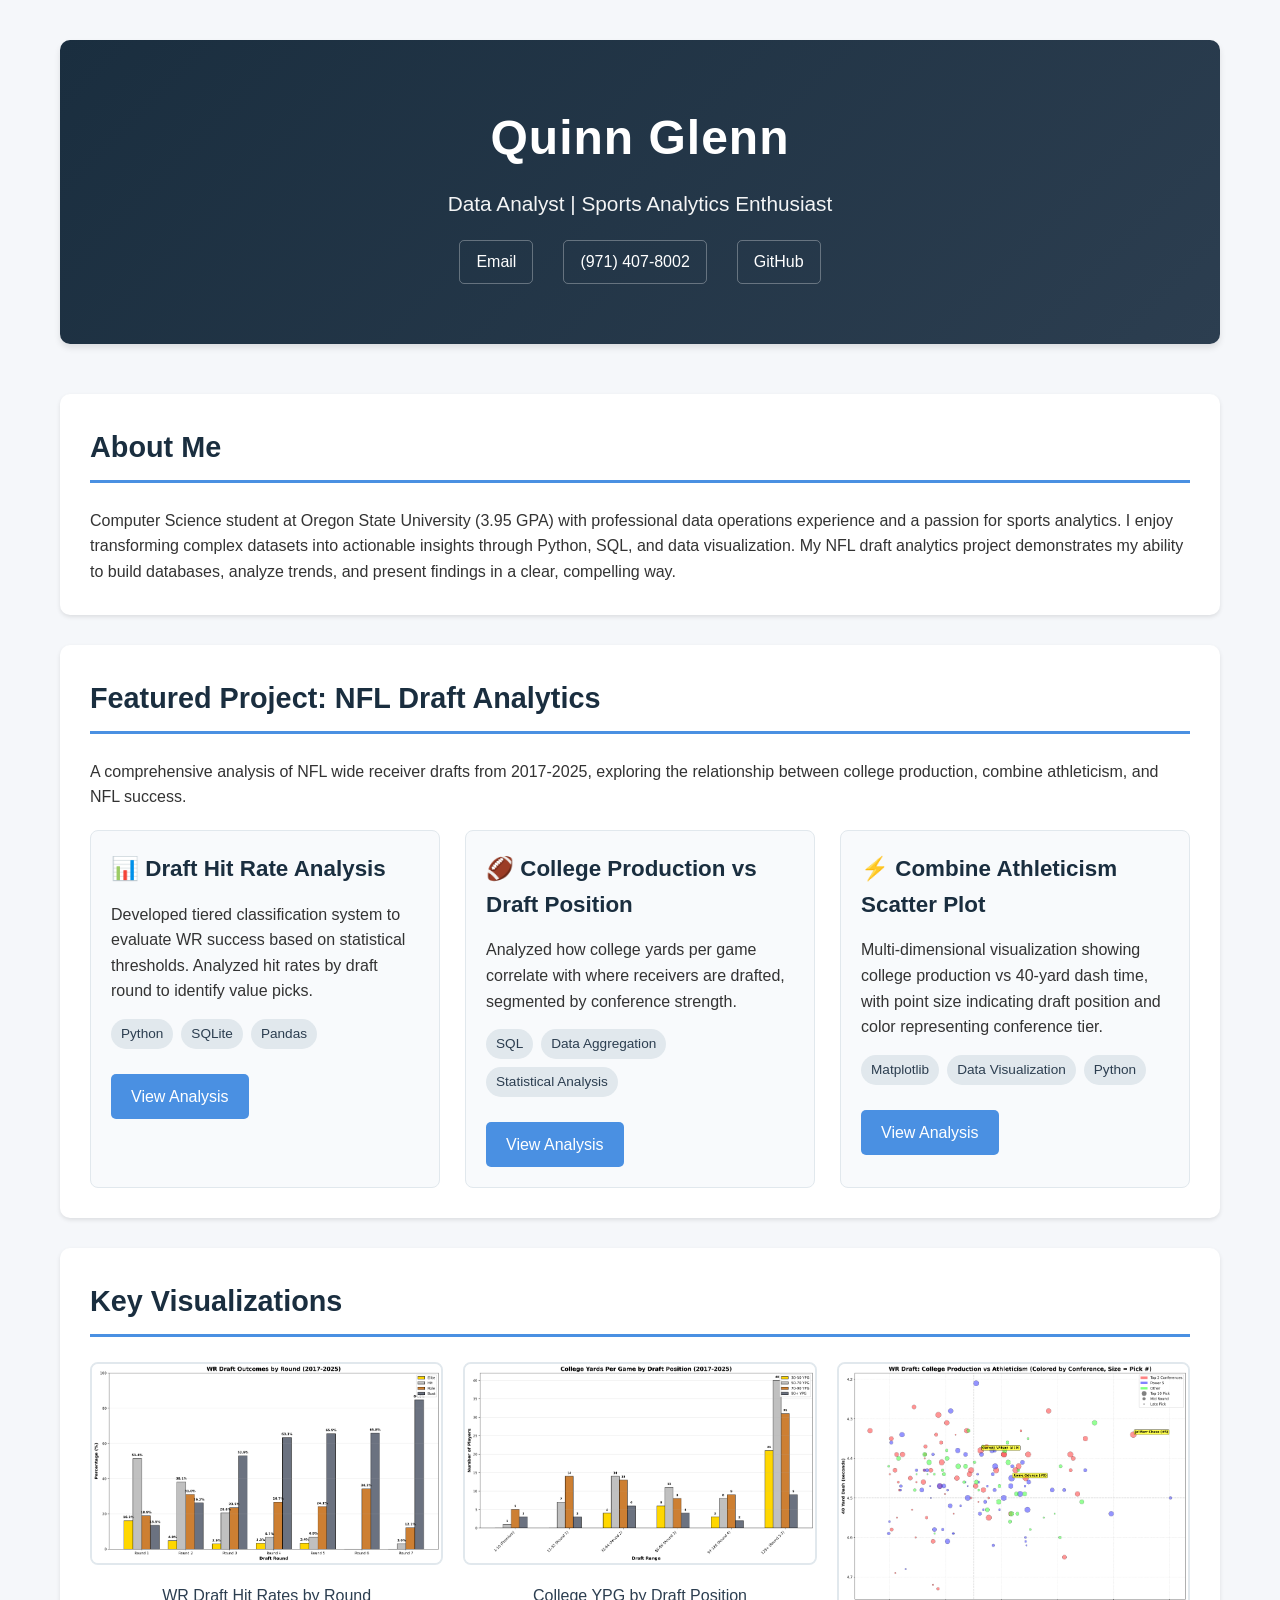
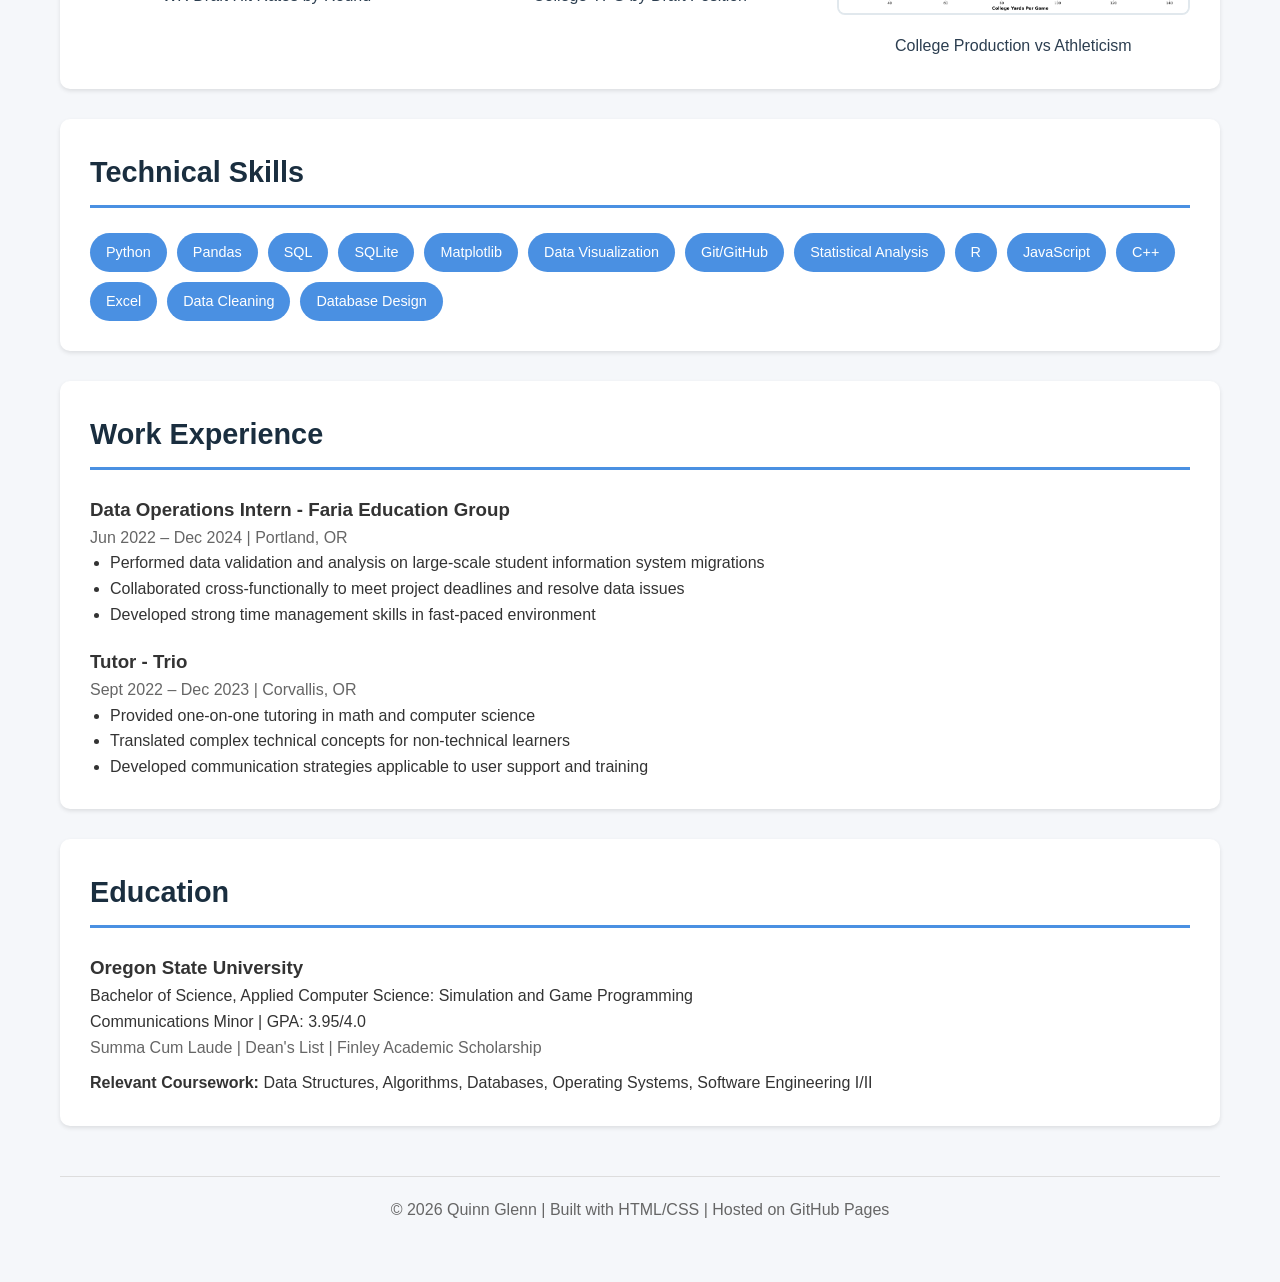
==== docs/index.html @ 6c0fa5f3 "Edited index.html to correctly link to visuals" ====
<!DOCTYPE html>
<html lang="en">
<head>
    <meta charset="UTF-8">
    <meta name="viewport" content="width=device-width, initial-scale=1.0">
    <title>Quinn Glenn | NFL Draft Analytics Portfolio</title>
    <link rel="stylesheet" href="style.css">
</head>
<body>
    <div class="container">
        <header>
            <h1>Quinn Glenn</h1>
            <div class="subtitle">Data Analyst | Sports Analytics Enthusiast</div>
            <div class="contact-info">
                <a href="mailto:quinngglenn@gmail.com">Email</a>
                <a href="tel:9714078002">(971) 407-8002</a>
                <a href="https://github.com/QuinnG8" target="_blank">GitHub</a>
                <!--<a href="https://quinng8.github.io/nfl-draft-analytics/" target="_blank">Portfolio</a>-->
            </div>
        </header>

        <section class="section">
            <h2>About Me</h2>
            <p>Computer Science student at Oregon State University (3.95 GPA) with professional data operations experience and a passion for sports analytics. I enjoy transforming complex datasets into actionable insights through Python, SQL, and data visualization. My NFL draft analytics project demonstrates my ability to build databases, analyze trends, and present findings in a clear, compelling way.</p>
        </section>

        <section class="section">
            <h2>Featured Project: NFL Draft Analytics</h2>
            <p>A comprehensive analysis of NFL wide receiver drafts from 2017-2025, exploring the relationship between college production, combine athleticism, and NFL success.</p>
            
            <div class="project-grid">
                <div class="project-card">
                    <h3>📊 Draft Hit Rate Analysis</h3>
                    <p>Developed tiered classification system to evaluate WR success based on statistical thresholds. Analyzed hit rates by draft round to identify value picks.</p>
                    <div class="tech-tags">
                        <span class="tech-tag">Python</span>
                        <span class="tech-tag">SQLite</span>
                        <span class="tech-tag">Pandas</span>
                    </div>
                    <a href="01_draft_hit_rate.html" class="btn">View Analysis</a>
                </div>
                
                <div class="project-card">
                    <h3>🏈 College Production vs Draft Position</h3>
                    <p>Analyzed how college yards per game correlate with where receivers are drafted, segmented by conference strength.</p>
                    <div class="tech-tags">
                        <span class="tech-tag">SQL</span>
                        <span class="tech-tag">Data Aggregation</span>
                        <span class="tech-tag">Statistical Analysis</span>
                    </div>
                    <a href="02_college_ypg_analysis.html" class="btn">View Analysis</a>
                </div>
                
                <div class="project-card">
                    <h3>⚡ Combine Athleticism Scatter Plot</h3>
                    <p>Multi-dimensional visualization showing college production vs 40-yard dash time, with point size indicating draft position and color representing conference tier.</p>
                    <div class="tech-tags">
                        <span class="tech-tag">Matplotlib</span>
                        <span class="tech-tag">Data Visualization</span>
                        <span class="tech-tag">Python</span>
                    </div>
                    <a href="03_combine_scatter.html" class="btn">View Analysis</a>
                </div>
            </div>
        </section>

        <section class="section">
            <h2>Key Visualizations</h2>
            <div class="visual-grid">
                <div class="visual-item">
                    <img src="../visuals/wr_draft_hit_rates.png" alt="WR Draft Hit Rates by Round">
                    <p>WR Draft Hit Rates by Round</p>
                </div>
                <div class="visual-item">
                    <img src="../visuals/college_ypg_by_draft_range.png" alt="College YPG by Draft Position">
                    <p>College YPG by Draft Position</p>
                </div>
                <div class="visual-item">
                    <img src="../visuals/wr_draft_scatter_by_pick.png" alt="College Production vs Athleticism">
                    <p>College Production vs Athleticism</p>
                </div>
            </div>
        </section>

        <section class="section">
            <h2>Technical Skills</h2>
            <div class="skills">
                <span class="skill-badge">Python</span>
                <span class="skill-badge">Pandas</span>
                <span class="skill-badge">SQL</span>
                <span class="skill-badge">SQLite</span>
                <span class="skill-badge">Matplotlib</span>
                <span class="skill-badge">Data Visualization</span>
                <span class="skill-badge">Git/GitHub</span>
                <span class="skill-badge">Statistical Analysis</span>
                <span class="skill-badge">R</span>
                <span class="skill-badge">JavaScript</span>
                <span class="skill-badge">C++</span>
                <span class="skill-badge">Excel</span>
                <span class="skill-badge">Data Cleaning</span>
                <span class="skill-badge">Database Design</span>
            </div>
        </section>

        <section class="section">
            <h2>Work Experience</h2>
            <div style="margin-bottom: 20px;">
                <h3>Data Operations Intern - Faria Education Group</h3>
                <p style="color: #666;">Jun 2022 – Dec 2024 | Portland, OR</p>
                <ul style="margin-left: 20px;">
                    <li>Performed data validation and analysis on large-scale student information system migrations</li>
                    <li>Collaborated cross-functionally to meet project deadlines and resolve data issues</li>
                    <li>Developed strong time management skills in fast-paced environment</li>
                </ul>
            </div>
            <div>
                <h3>Tutor - Trio</h3>
                <p style="color: #666;">Sept 2022 – Dec 2023 | Corvallis, OR</p>
                <ul style="margin-left: 20px;">
                    <li>Provided one-on-one tutoring in math and computer science</li>
                    <li>Translated complex technical concepts for non-technical learners</li>
                    <li>Developed communication strategies applicable to user support and training</li>
                </ul>
            </div>
        </section>

        <section class="section">
            <h2>Education</h2>
            <h3>Oregon State University</h3>
            <p>Bachelor of Science, Applied Computer Science: Simulation and Game Programming</p>
            <p>Communications Minor | GPA: 3.95/4.0</p>
            <p style="color: #666;">Summa Cum Laude | Dean's List | Finley Academic Scholarship</p>
            <p style="margin-top: 10px;"><strong>Relevant Coursework:</strong> Data Structures, Algorithms, Databases, Operating Systems, Software Engineering I/II</p>
        </section>

        <footer>
            <p>© 2026 Quinn Glenn | Built with HTML/CSS | Hosted on GitHub Pages</p>
        </footer>
    </div>
</body>
</html>
---- docs/style.css ----
/* docs/style.css */

* {
    margin: 0;
    padding: 0;
    box-sizing: border-box;
}

body {
    font-family: -apple-system, BlinkMacSystemFont, 'Segoe UI', Roboto, Oxygen, Ubuntu, Cantarell, sans-serif;
    line-height: 1.6;
    color: #333;
    background-color: #f5f7fa;
}

.container {
    max-width: 1200px;
    margin: 0 auto;
    padding: 40px 20px;
}

/* Header */
header {
    text-align: center;
    margin-bottom: 50px;
    background: linear-gradient(135deg, #1a2e3f, #2c3e50);
    color: white;
    padding: 60px 20px;
    border-radius: 10px;
    box-shadow: 0 4px 6px rgba(0,0,0,0.1);
}

h1 {
    font-size: 3em;
    margin-bottom: 10px;
    letter-spacing: 1px;
}

.subtitle {
    font-size: 1.3em;
    opacity: 0.95;
    margin-bottom: 20px;
}

.contact-info {
    display: flex;
    justify-content: center;
    gap: 30px;
    flex-wrap: wrap;
    margin-top: 20px;
}

.contact-info a {
    color: white;
    text-decoration: none;
    padding: 8px 16px;
    border: 1px solid rgba(255,255,255,0.3);
    border-radius: 5px;
    transition: all 0.3s;
}

.contact-info a:hover {
    background: white;
    color: #1a2e3f;
    border-color: white;
}

/* Sections */
.section {
    background: white;
    border-radius: 10px;
    padding: 30px;
    margin-bottom: 30px;
    box-shadow: 0 2px 4px rgba(0,0,0,0.1);
}

h2 {
    color: #1a2e3f;
    border-bottom: 3px solid #4a90e2;
    padding-bottom: 10px;
    margin-bottom: 25px;
    font-size: 1.8em;
}

/* Project Cards */
.project-grid {
    display: grid;
    grid-template-columns: repeat(auto-fit, minmax(350px, 1fr));
    gap: 25px;
    margin-top: 20px;
}

.project-card {
    background: #f8fafc;
    border-radius: 8px;
    padding: 20px;
    transition: transform 0.3s, box-shadow 0.3s;
    border: 1px solid #e1e8ed;
}

.project-card:hover {
    transform: translateY(-5px);
    box-shadow: 0 6px 12px rgba(0,0,0,0.1);
}

.project-card h3 {
    color: #1a2e3f;
    margin-bottom: 15px;
    font-size: 1.4em;
}

/* Tech Tags */
.tech-tags {
    display: flex;
    flex-wrap: wrap;
    gap: 8px;
    margin: 15px 0;
}

.tech-tag {
    background: #e1e8ed;
    padding: 4px 10px;
    border-radius: 15px;
    font-size: 0.85em;
    color: #2c3e50;
}

/* Buttons */
.btn {
    display: inline-block;
    background: #4a90e2;
    color: white;
    padding: 10px 20px;
    text-decoration: none;
    border-radius: 5px;
    transition: background 0.3s;
    margin-top: 10px;
}

.btn:hover {
    background: #357abd;
}

/* Visual Grid */
.visual-grid {
    display: grid;
    grid-template-columns: repeat(auto-fit, minmax(300px, 1fr));
    gap: 20px;
    margin-top: 20px;
}

.visual-item {
    text-align: center;
}

.visual-item img {
    max-width: 100%;
    border-radius: 8px;
    border: 2px solid #e1e8ed;
    transition: transform 0.3s;
}

.visual-item img:hover {
    transform: scale(1.02);
}

.visual-item p {
    margin-top: 10px;
    font-weight: 500;
    color: #2c3e50;
}

/* Skills */
.skills {
    display: flex;
    flex-wrap: wrap;
    gap: 10px;
}

.skill-badge {
    background: #4a90e2;
    color: white;
    padding: 8px 16px;
    border-radius: 20px;
    font-size: 0.9em;
    font-weight: 500;
}

/* Footer */
footer {
    text-align: center;
    margin-top: 50px;
    padding: 20px;
    color: #666;
    border-top: 1px solid #ddd;
}

/* Responsive */
@media (max-width: 768px) {
    h1 { font-size: 2.2em; }
    .contact-info { flex-direction: column; align-items: center; }
    .project-grid { grid-template-columns: 1fr; }
}
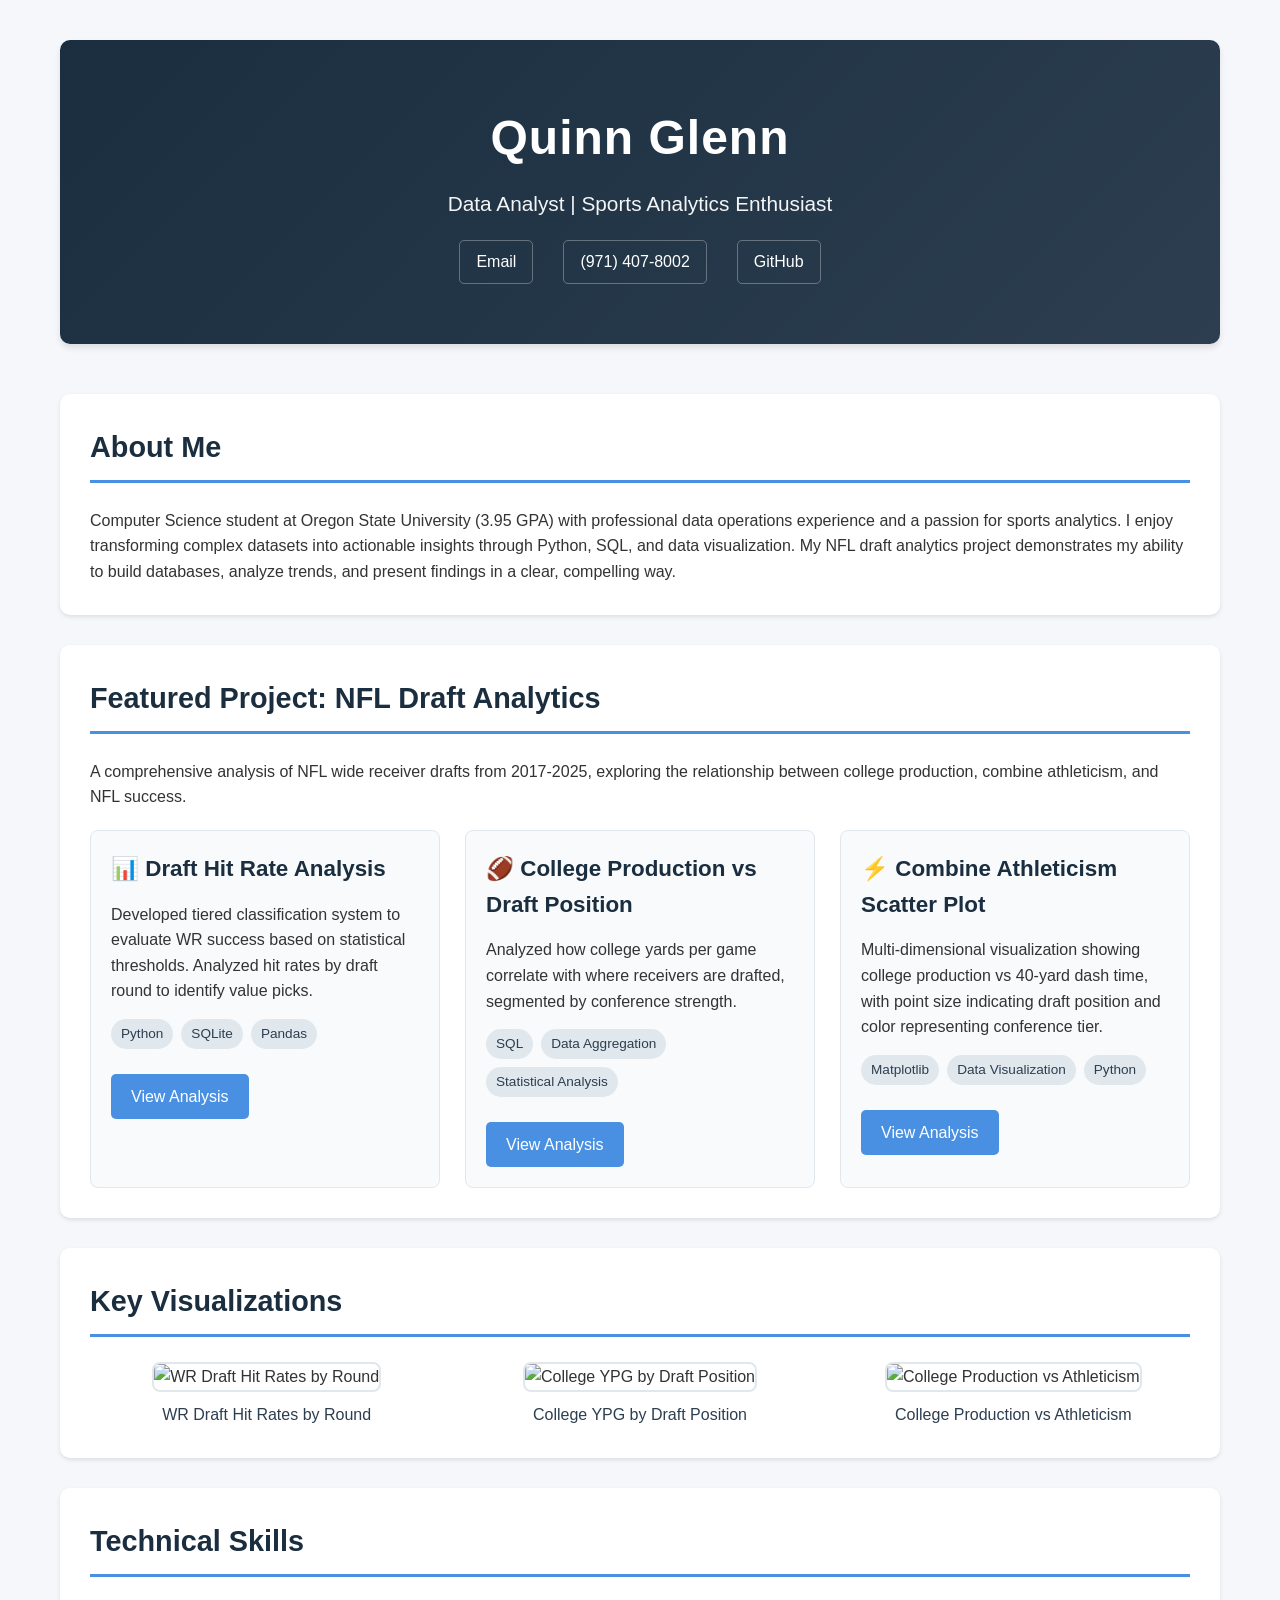
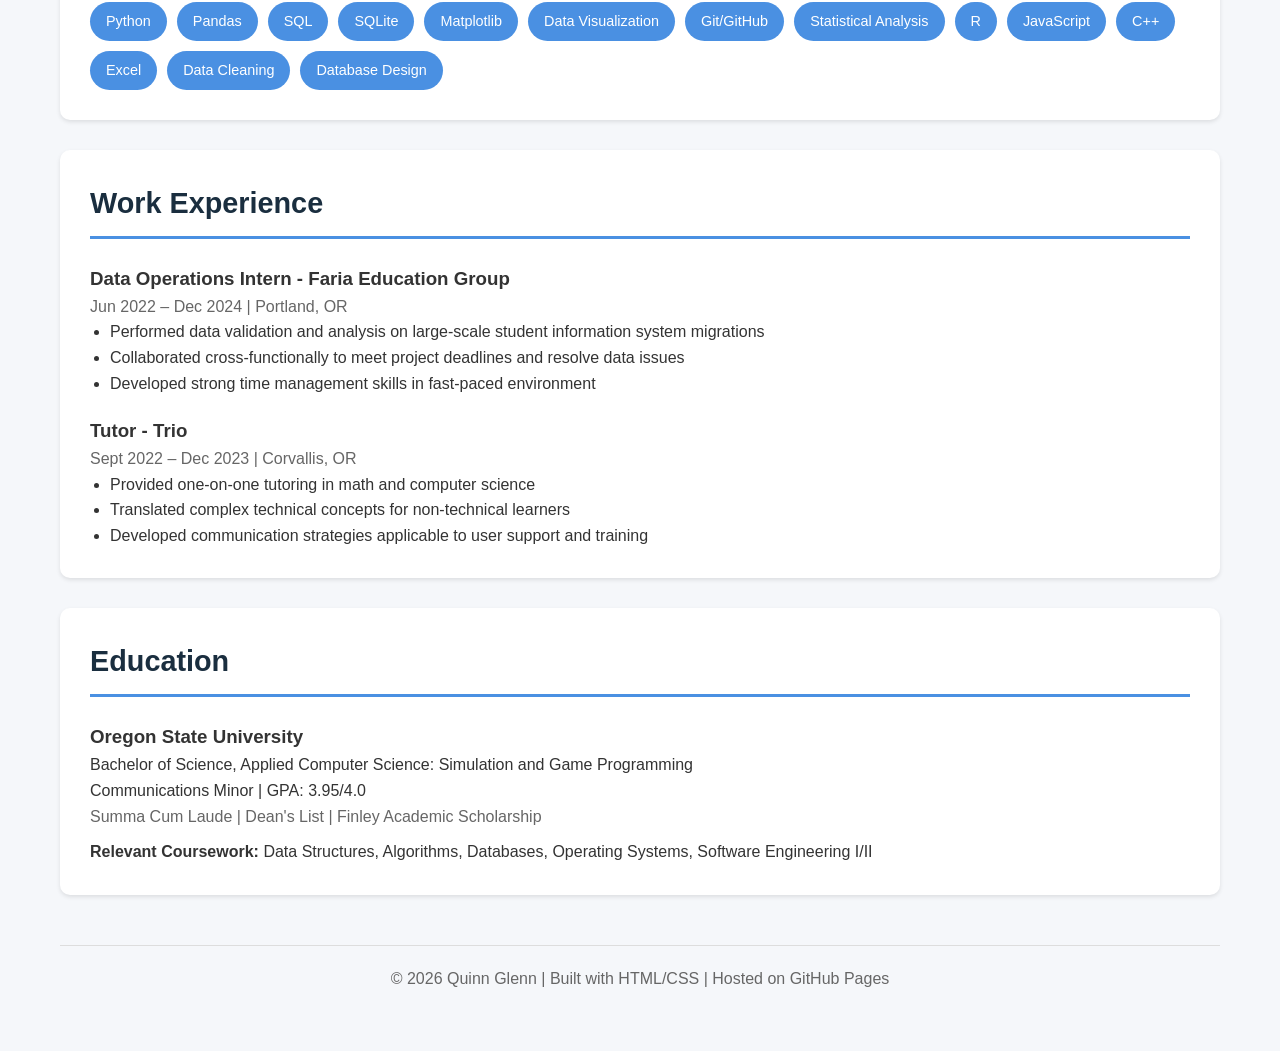
==== commit d761385b: "Visuals picks take two" ====
--- a/docs/index.html
+++ b/docs/index.html
@@ -68,15 +68,15 @@
             <h2>Key Visualizations</h2>
             <div class="visual-grid">
                 <div class="visual-item">
-                    <img src="../visuals/wr_draft_hit_rates.png" alt="WR Draft Hit Rates by Round">
+                    <img src="wr_draft_hit_rates.png" alt="WR Draft Hit Rates by Round">
                     <p>WR Draft Hit Rates by Round</p>
                 </div>
                 <div class="visual-item">
-                    <img src="../visuals/college_ypg_by_draft_range.png" alt="College YPG by Draft Position">
+                    <img src="college_ypg_by_draft_range.png" alt="College YPG by Draft Position">
                     <p>College YPG by Draft Position</p>
                 </div>
                 <div class="visual-item">
-                    <img src="../visuals/wr_draft_scatter_by_pick.png" alt="College Production vs Athleticism">
+                    <img src="wr_draft_scatter_by_pick.png" alt="College Production vs Athleticism">
                     <p>College Production vs Athleticism</p>
                 </div>
             </div>
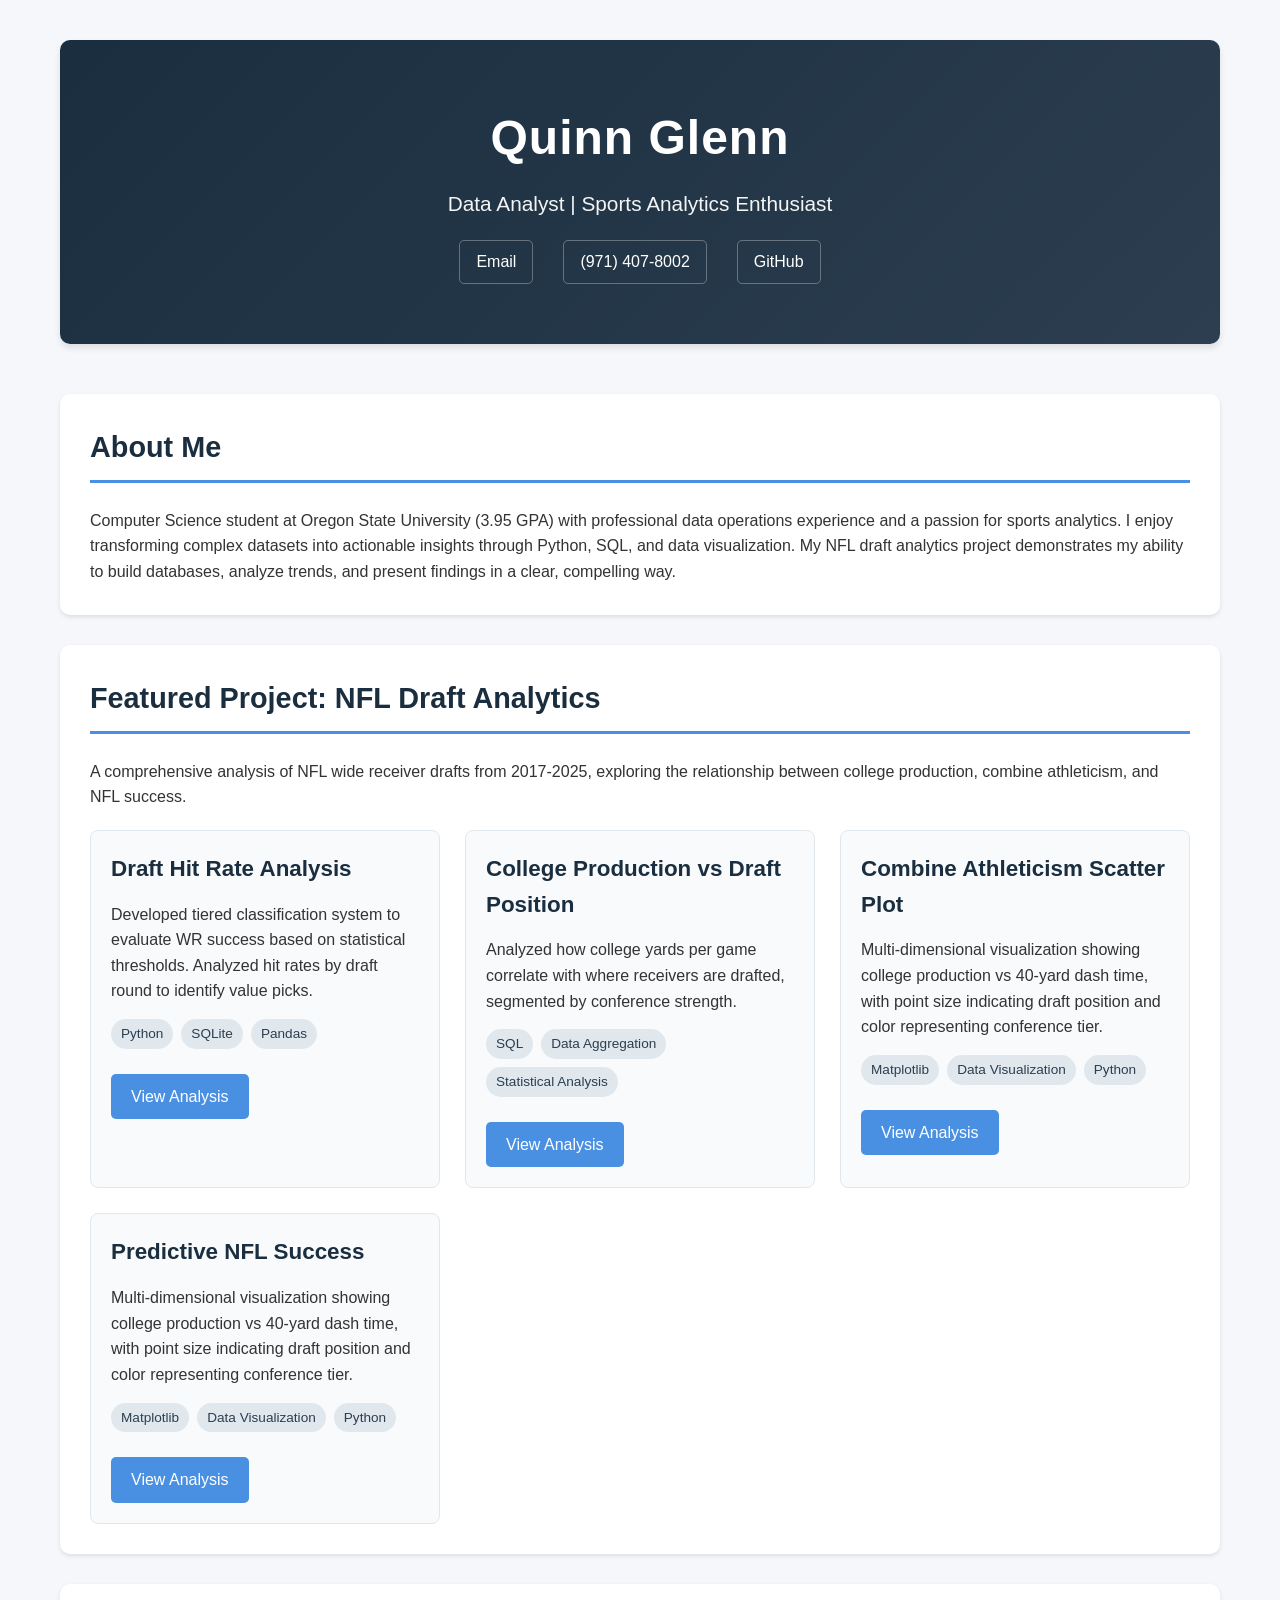
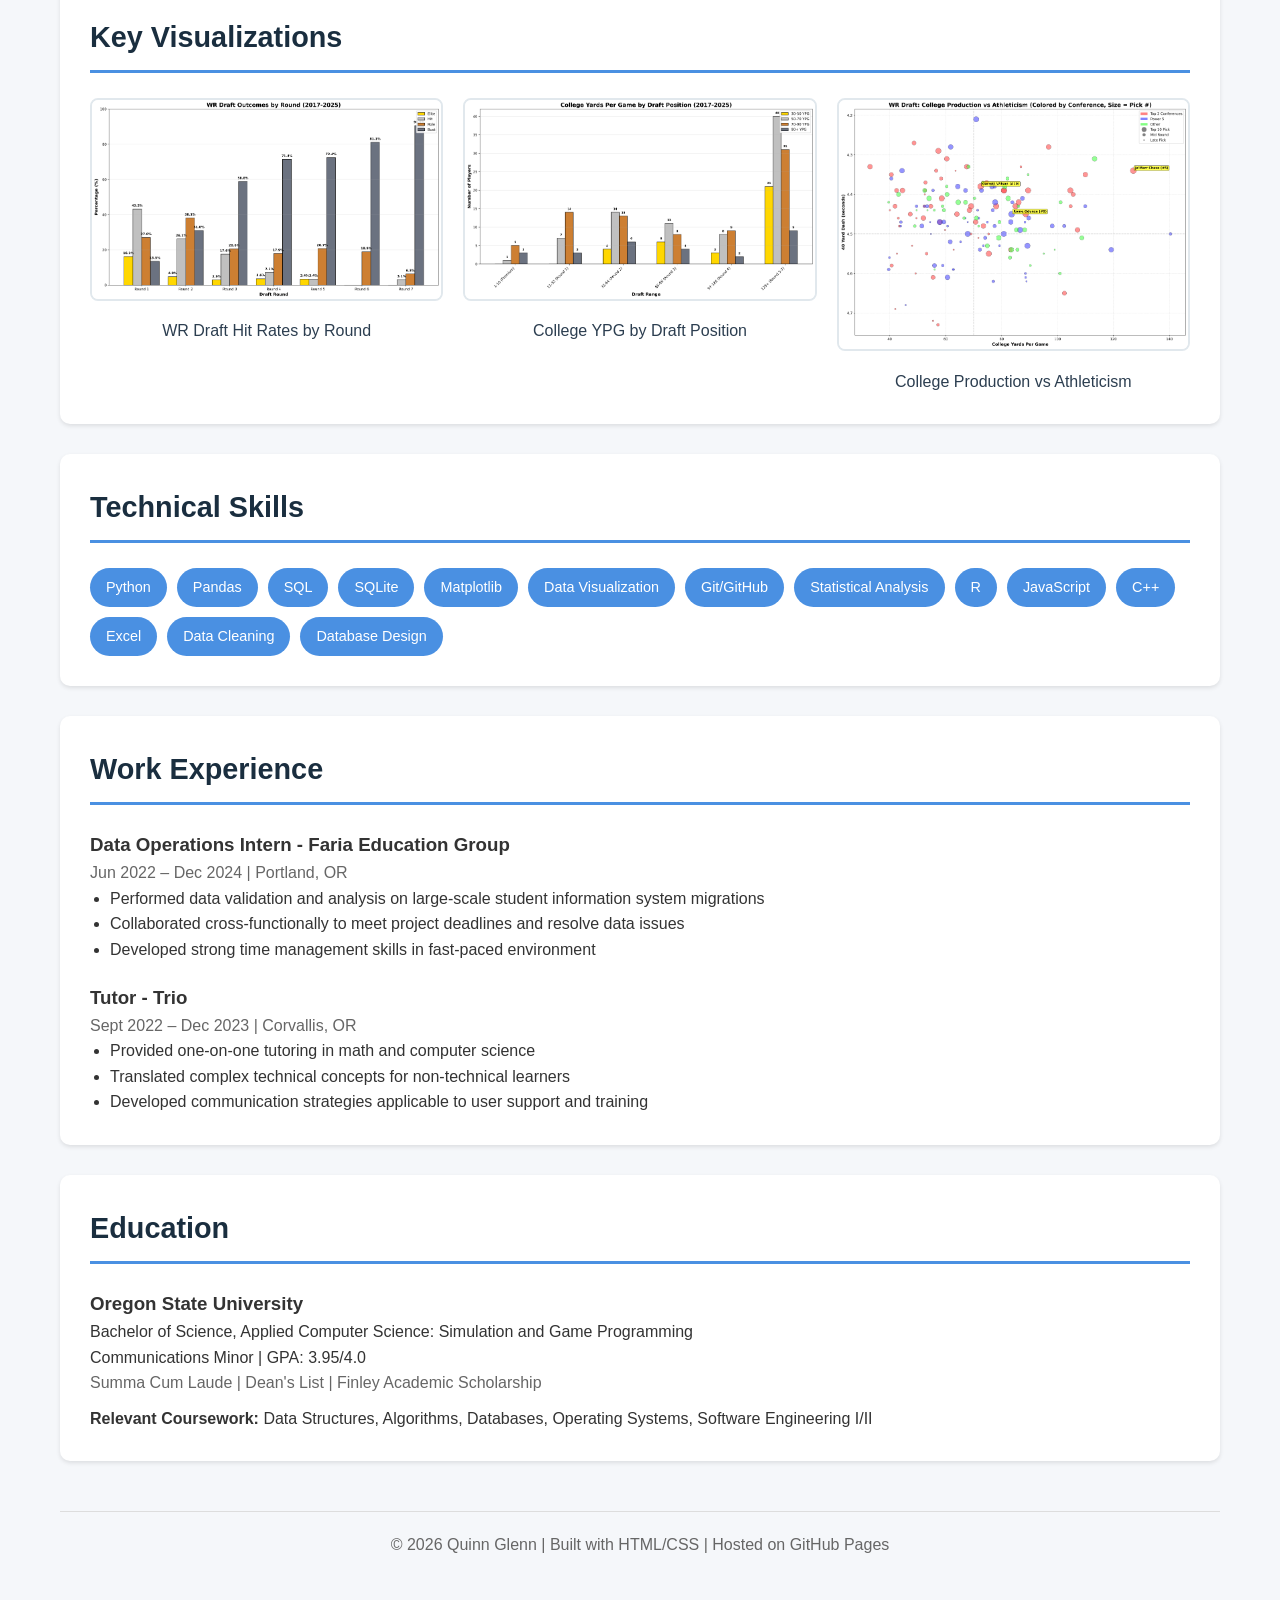
==== commit f86dab21: "Added 4th Notebook to Featured Projects" ====
--- a/docs/index.html
+++ b/docs/index.html
@@ -30,7 +30,7 @@
             
             <div class="project-grid">
                 <div class="project-card">
-                    <h3>📊 Draft Hit Rate Analysis</h3>
+                    <h3>Draft Hit Rate Analysis</h3>
                     <p>Developed tiered classification system to evaluate WR success based on statistical thresholds. Analyzed hit rates by draft round to identify value picks.</p>
                     <div class="tech-tags">
                         <span class="tech-tag">Python</span>
@@ -41,7 +41,7 @@
                 </div>
                 
                 <div class="project-card">
-                    <h3>🏈 College Production vs Draft Position</h3>
+                    <h3>College Production vs Draft Position</h3>
                     <p>Analyzed how college yards per game correlate with where receivers are drafted, segmented by conference strength.</p>
                     <div class="tech-tags">
                         <span class="tech-tag">SQL</span>
@@ -52,7 +52,7 @@
                 </div>
                 
                 <div class="project-card">
-                    <h3>⚡ Combine Athleticism Scatter Plot</h3>
+                    <h3>Combine Athleticism Scatter Plot</h3>
                     <p>Multi-dimensional visualization showing college production vs 40-yard dash time, with point size indicating draft position and color representing conference tier.</p>
                     <div class="tech-tags">
                         <span class="tech-tag">Matplotlib</span>
@@ -61,6 +61,19 @@
                     </div>
                     <a href="03_combine_scatter.html" class="btn">View Analysis</a>
                 </div>
+
+                <div class="project-card">
+                    <h3>Predictive NFL Success</h3>
+                    <p>Multi-dimensional visualization showing college production vs 40-yard dash time, with point size indicating draft position and color representing conference tier.</p>
+                    <div class="tech-tags">
+                        <span class="tech-tag">Matplotlib</span>
+                        <span class="tech-tag">Data Visualization</span>
+                        <span class="tech-tag">Python</span>
+                    </div>
+                    <a href="04_predictive_NFL_success.html" class="btn">View Analysis</a>
+                </div>
+
+
             </div>
         </section>
 
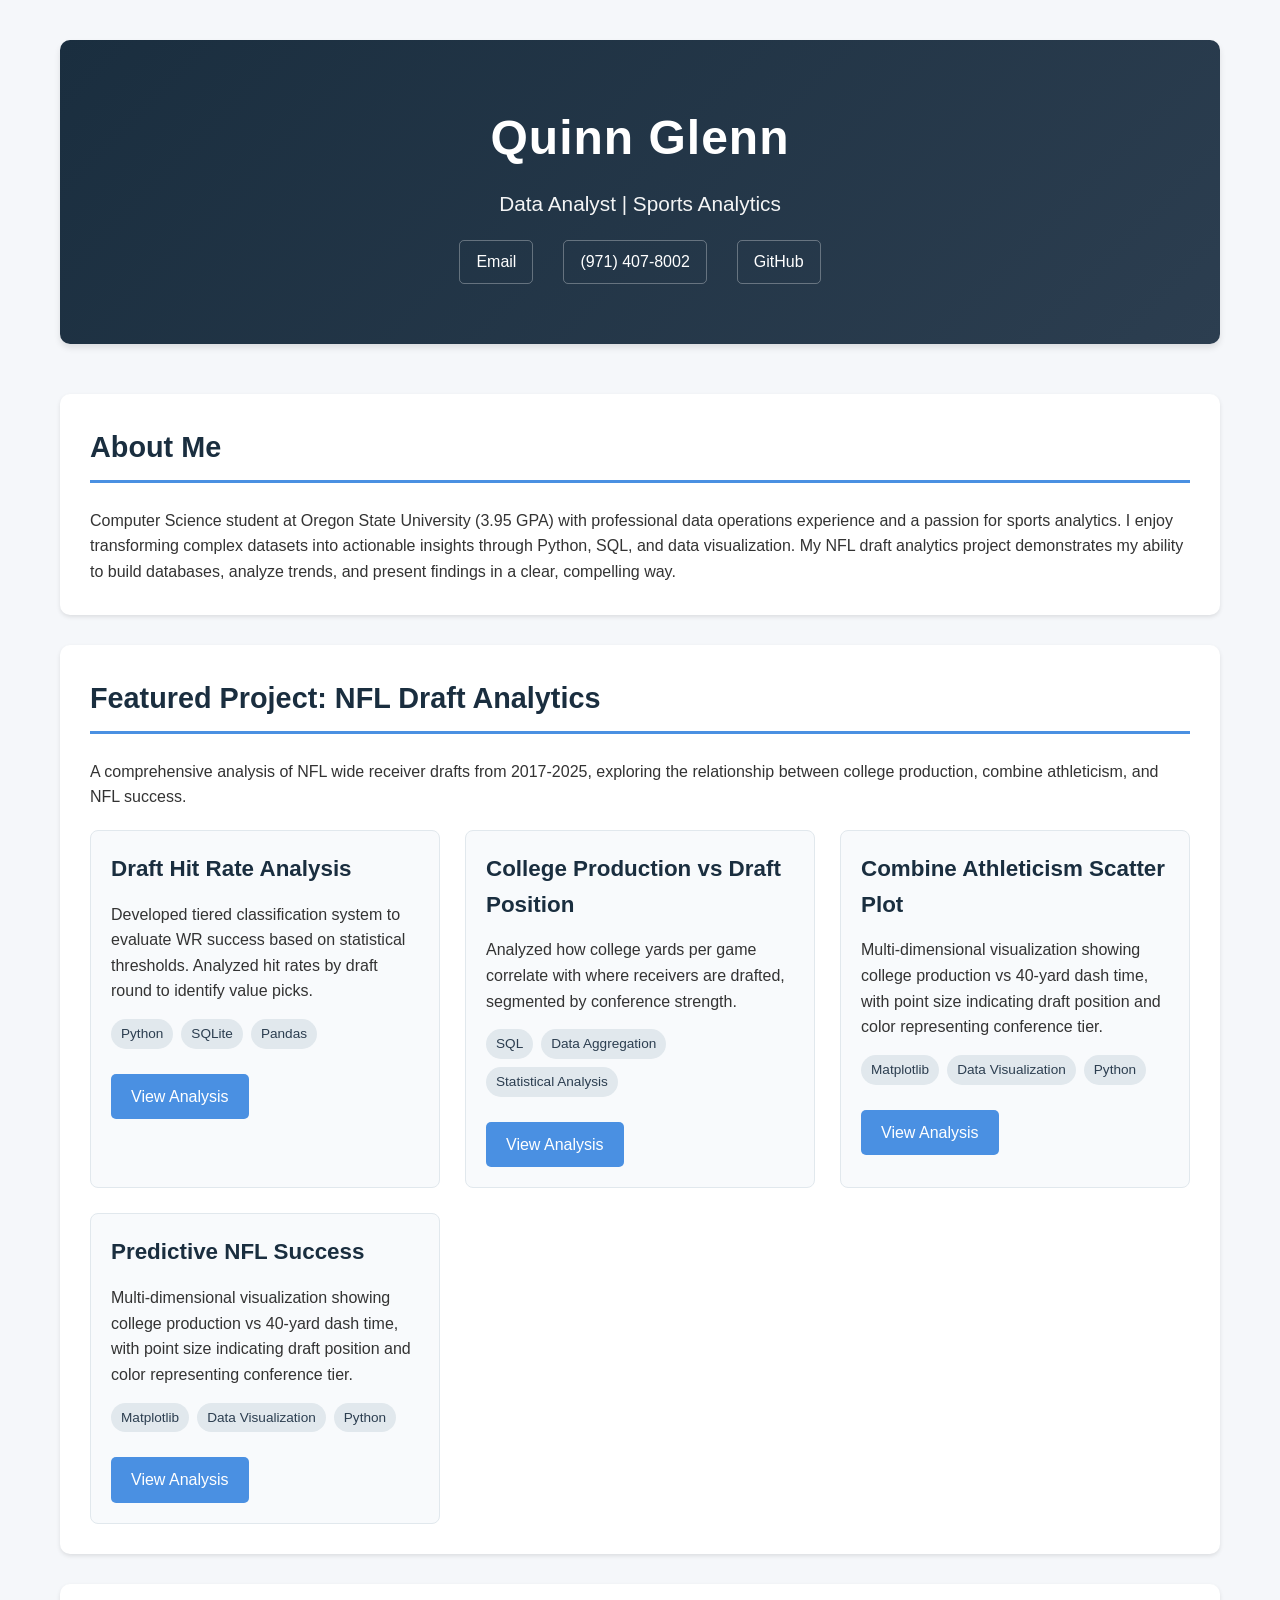
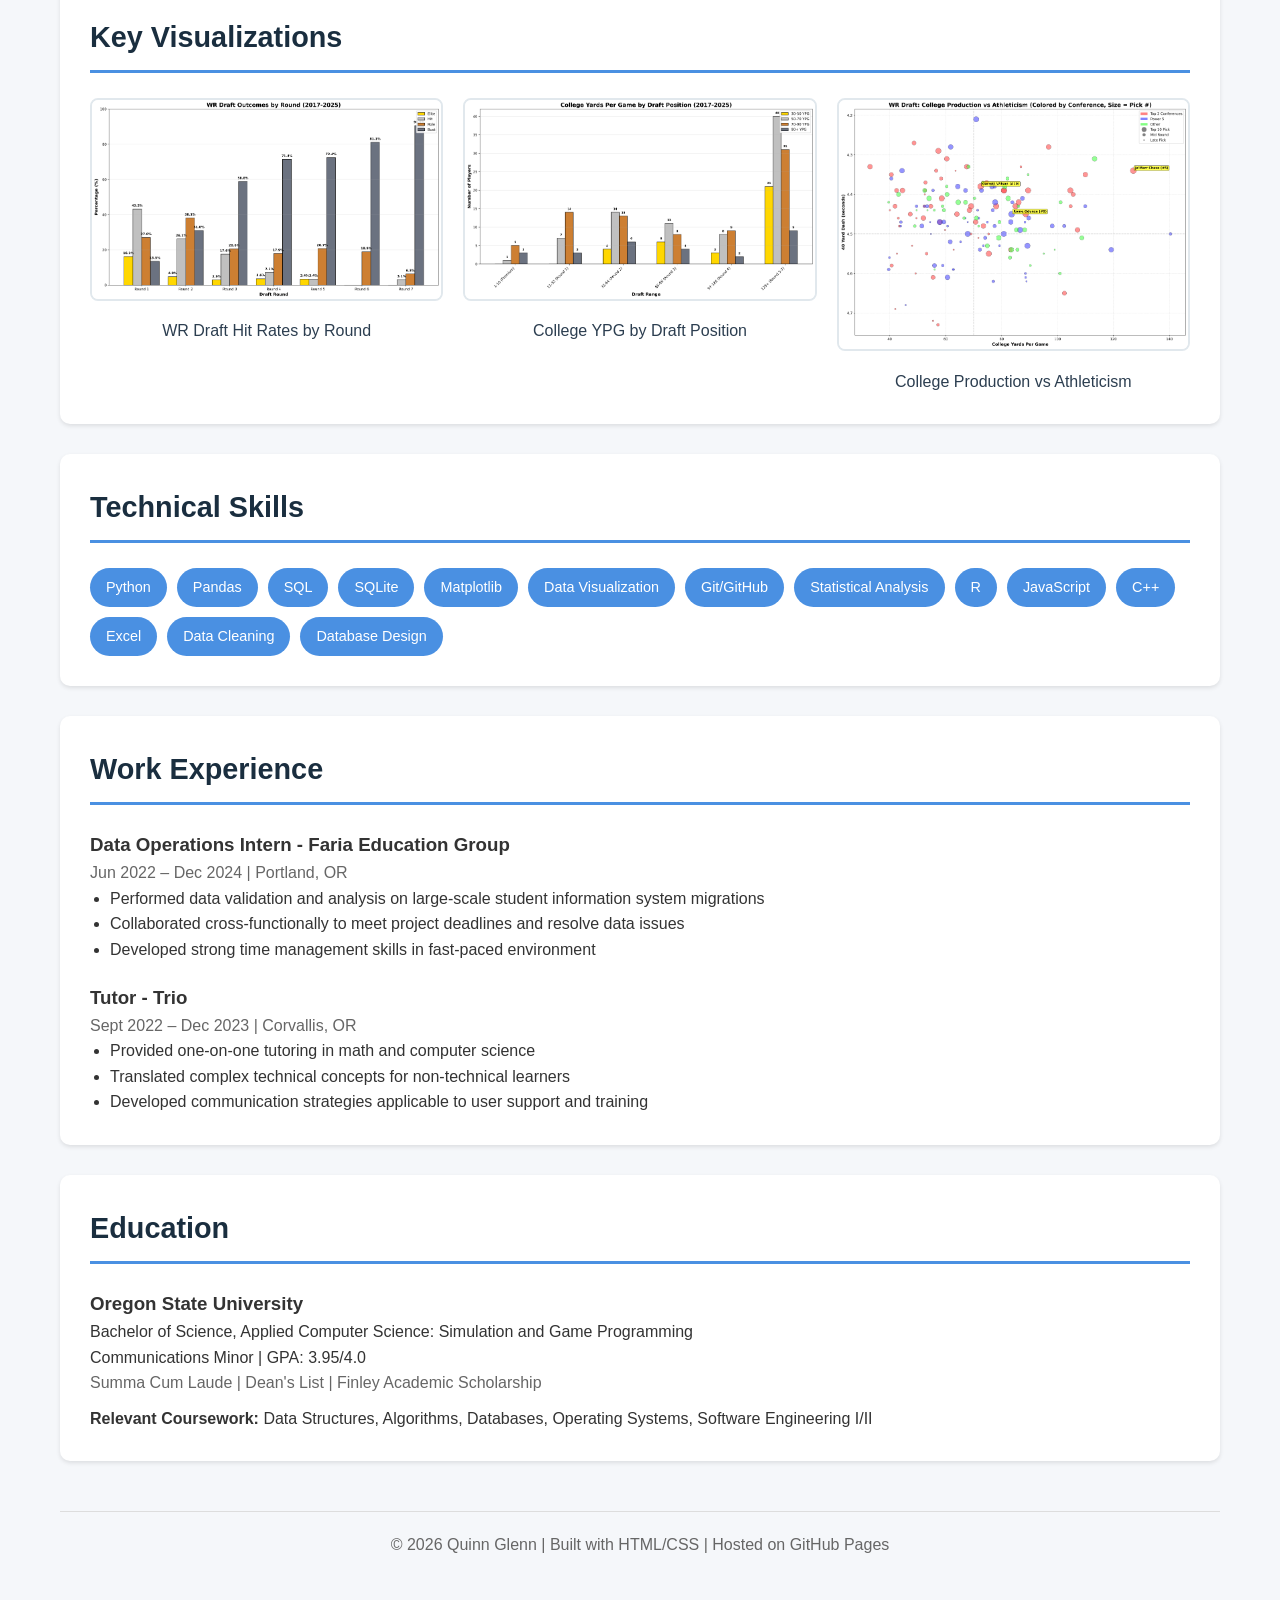
==== commit 12d841a8: "Change index verbage" ====
--- a/docs/index.html
+++ b/docs/index.html
@@ -10,7 +10,7 @@
     <div class="container">
         <header>
             <h1>Quinn Glenn</h1>
-            <div class="subtitle">Data Analyst | Sports Analytics Enthusiast</div>
+            <div class="subtitle">Data Analyst | Sports Analytics </div>
             <div class="contact-info">
                 <a href="mailto:quinngglenn@gmail.com">Email</a>
                 <a href="tel:9714078002">(971) 407-8002</a>
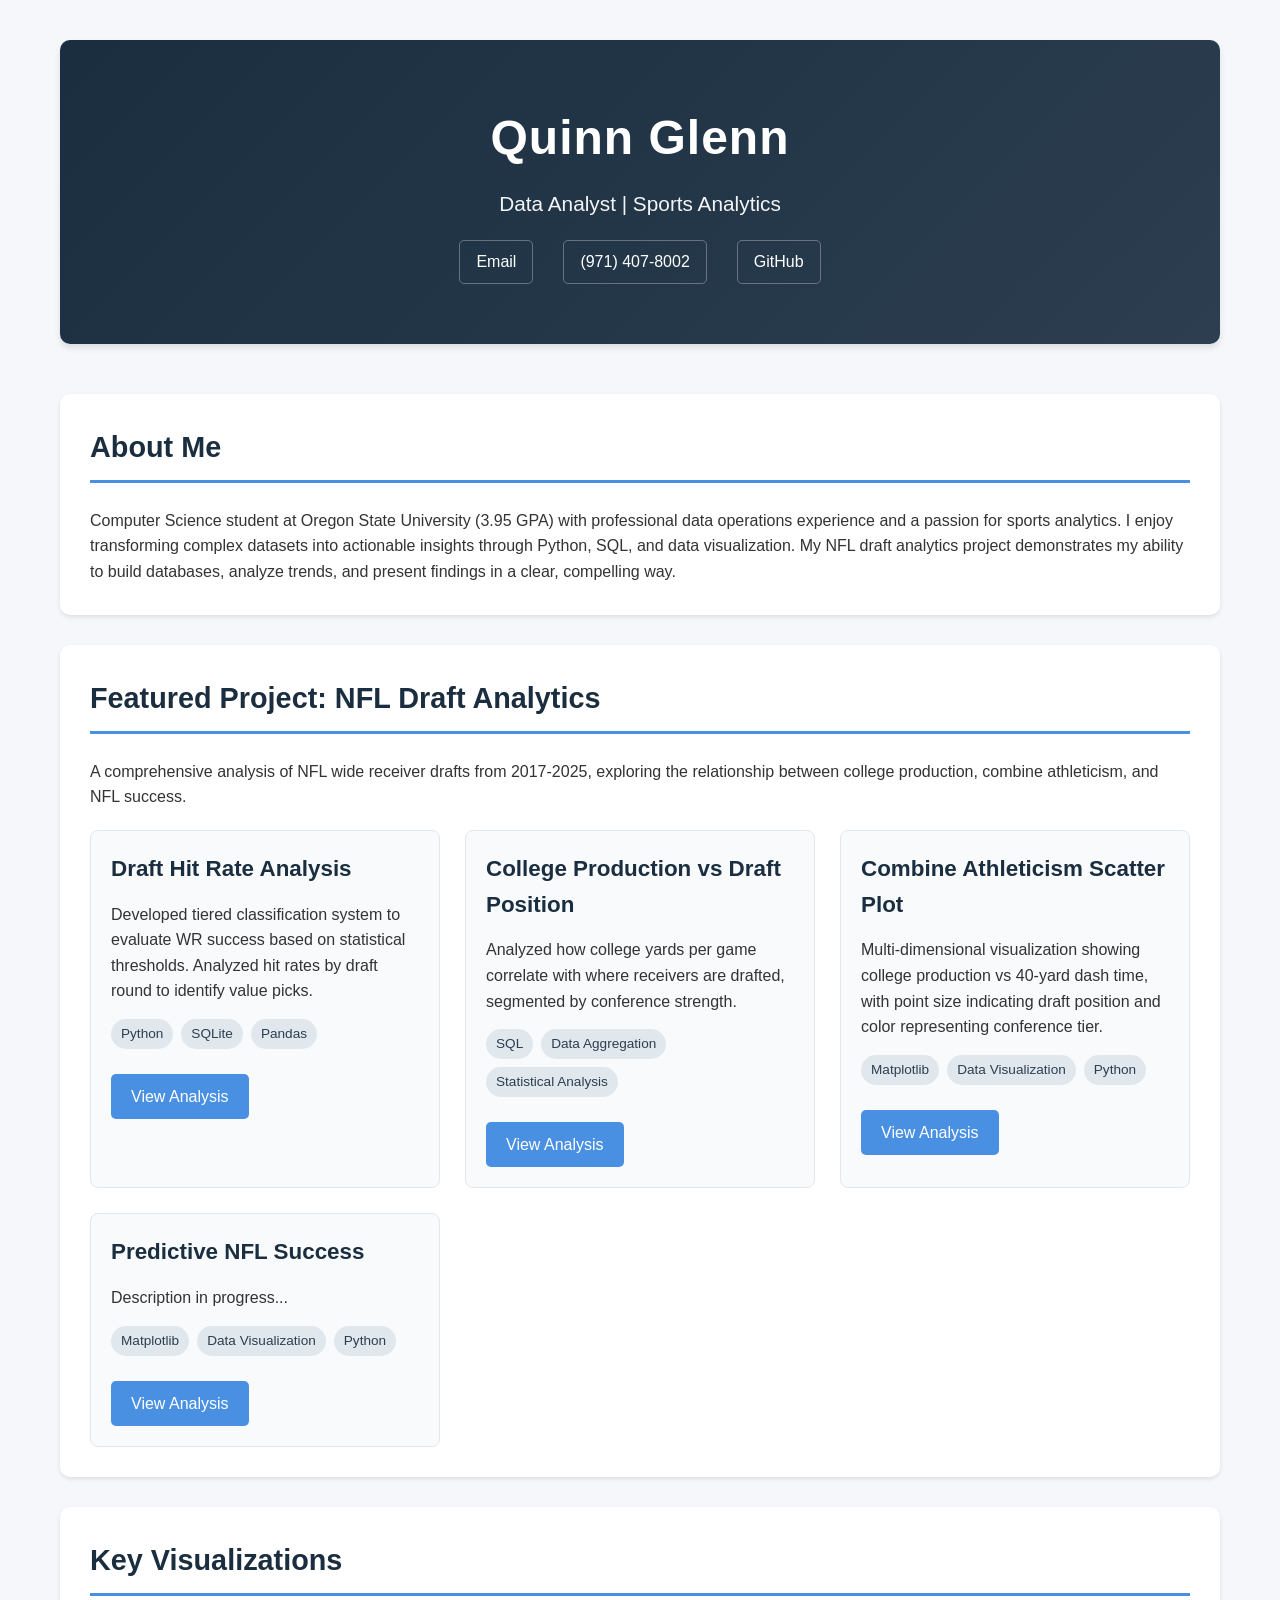
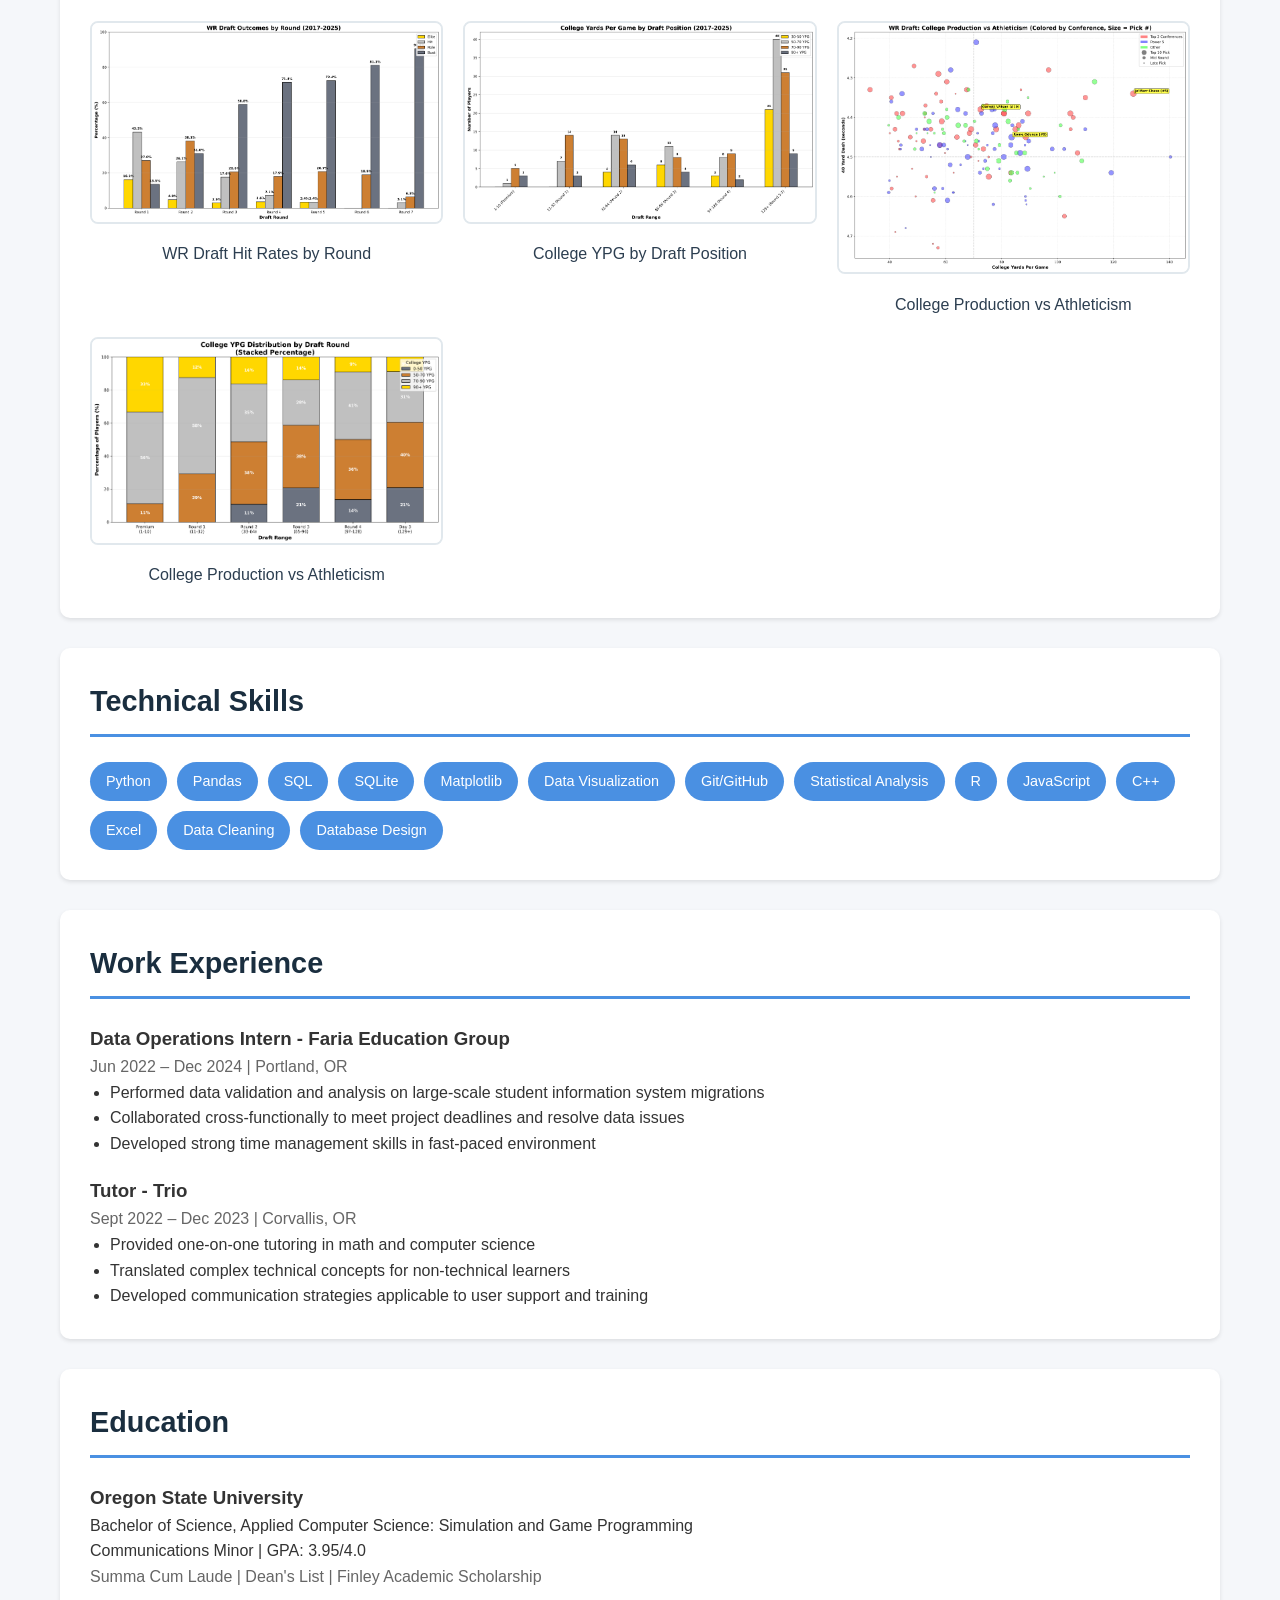
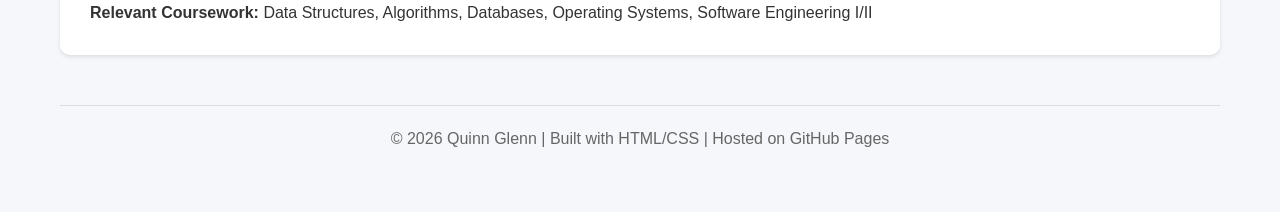
==== commit 765d17e3: "Updated Notebooks, added visualization" ====
--- a/docs/index.html
+++ b/docs/index.html
@@ -64,7 +64,7 @@
 
                 <div class="project-card">
                     <h3>Predictive NFL Success</h3>
-                    <p>Multi-dimensional visualization showing college production vs 40-yard dash time, with point size indicating draft position and color representing conference tier.</p>
+                    <p>Description in progress...</p>
                     <div class="tech-tags">
                         <span class="tech-tag">Matplotlib</span>
                         <span class="tech-tag">Data Visualization</span>
@@ -90,6 +90,10 @@
                 </div>
                 <div class="visual-item">
                     <img src="wr_draft_scatter_by_pick.png" alt="College Production vs Athleticism">
+                    <p>College Production vs Athleticism</p>
+                </div>
+                <div class="visual-item">
+                    <img src="college_ypg_by_draft_range_stacked.png" alt="College YPG vs Draft Position">
                     <p>College Production vs Athleticism</p>
                 </div>
             </div>
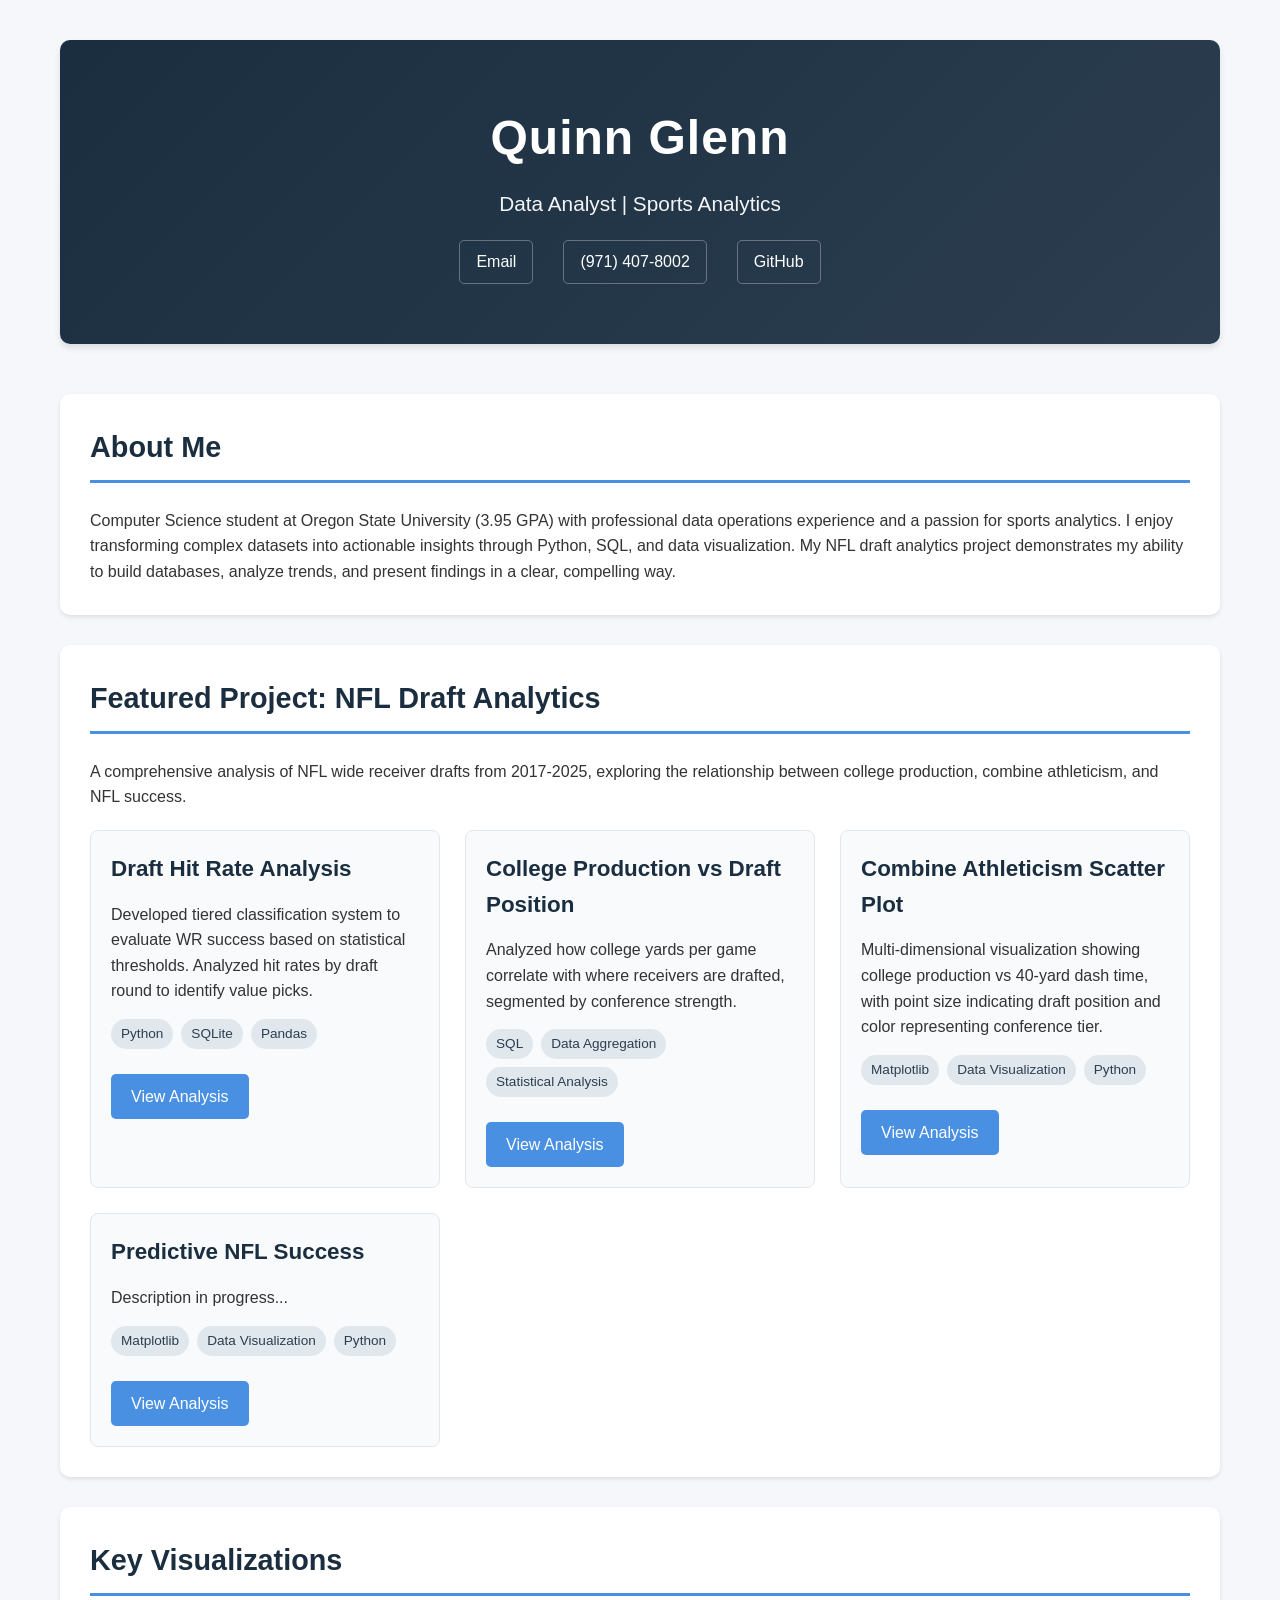
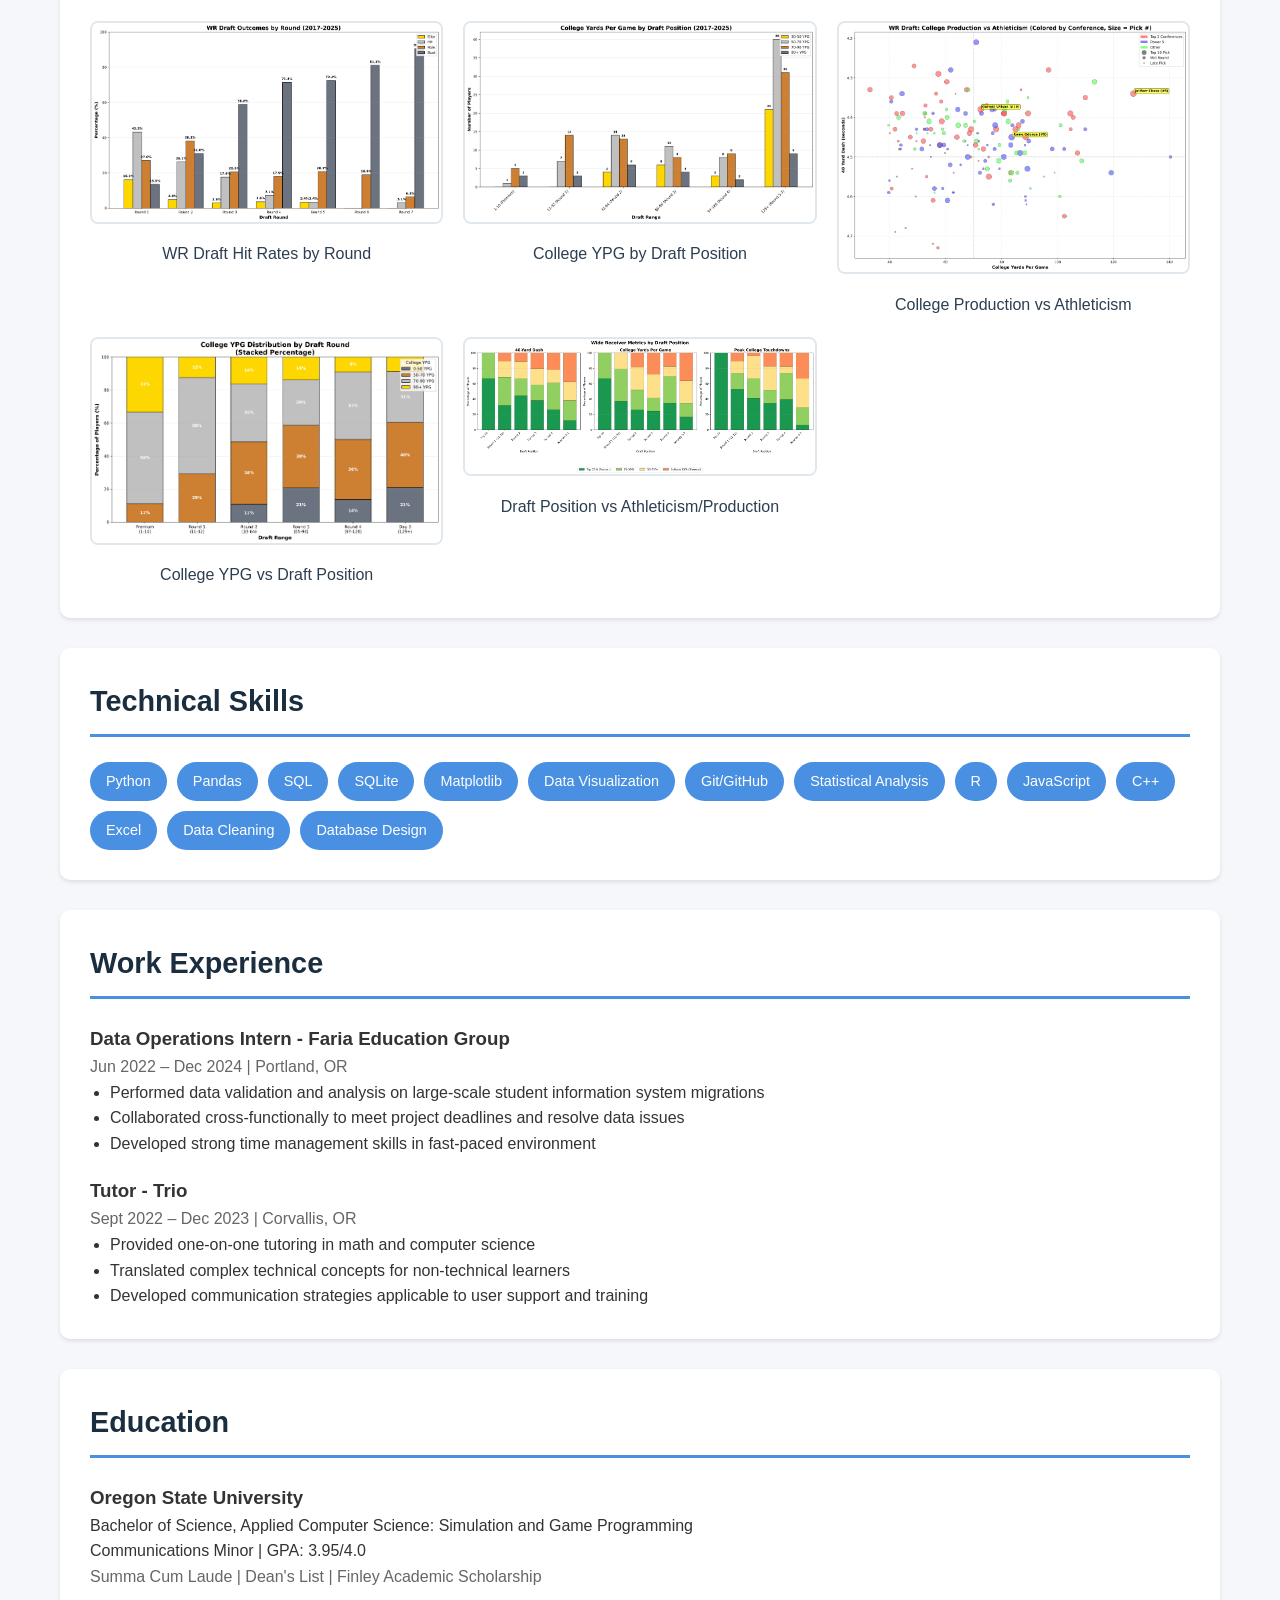
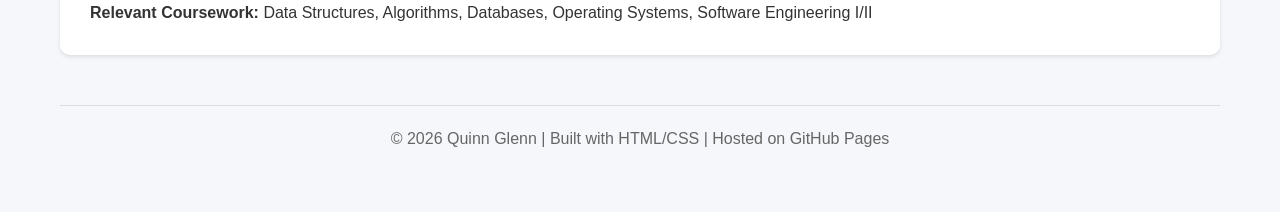
==== commit ed1d277d: "Updated Notebook 3, added visual" ====
--- a/docs/index.html
+++ b/docs/index.html
@@ -94,7 +94,11 @@
                 </div>
                 <div class="visual-item">
                     <img src="college_ypg_by_draft_range_stacked.png" alt="College YPG vs Draft Position">
-                    <p>College Production vs Athleticism</p>
+                    <p>College YPG vs Draft Position</p>
+                </div>
+                <div class="visual-item">
+                    <img src="wr_metrics_by_draft_position.png" alt="Draft Position vs Athleticism/Production">
+                    <p>Draft Position vs Athleticism/Production</p>
                 </div>
             </div>
         </section>
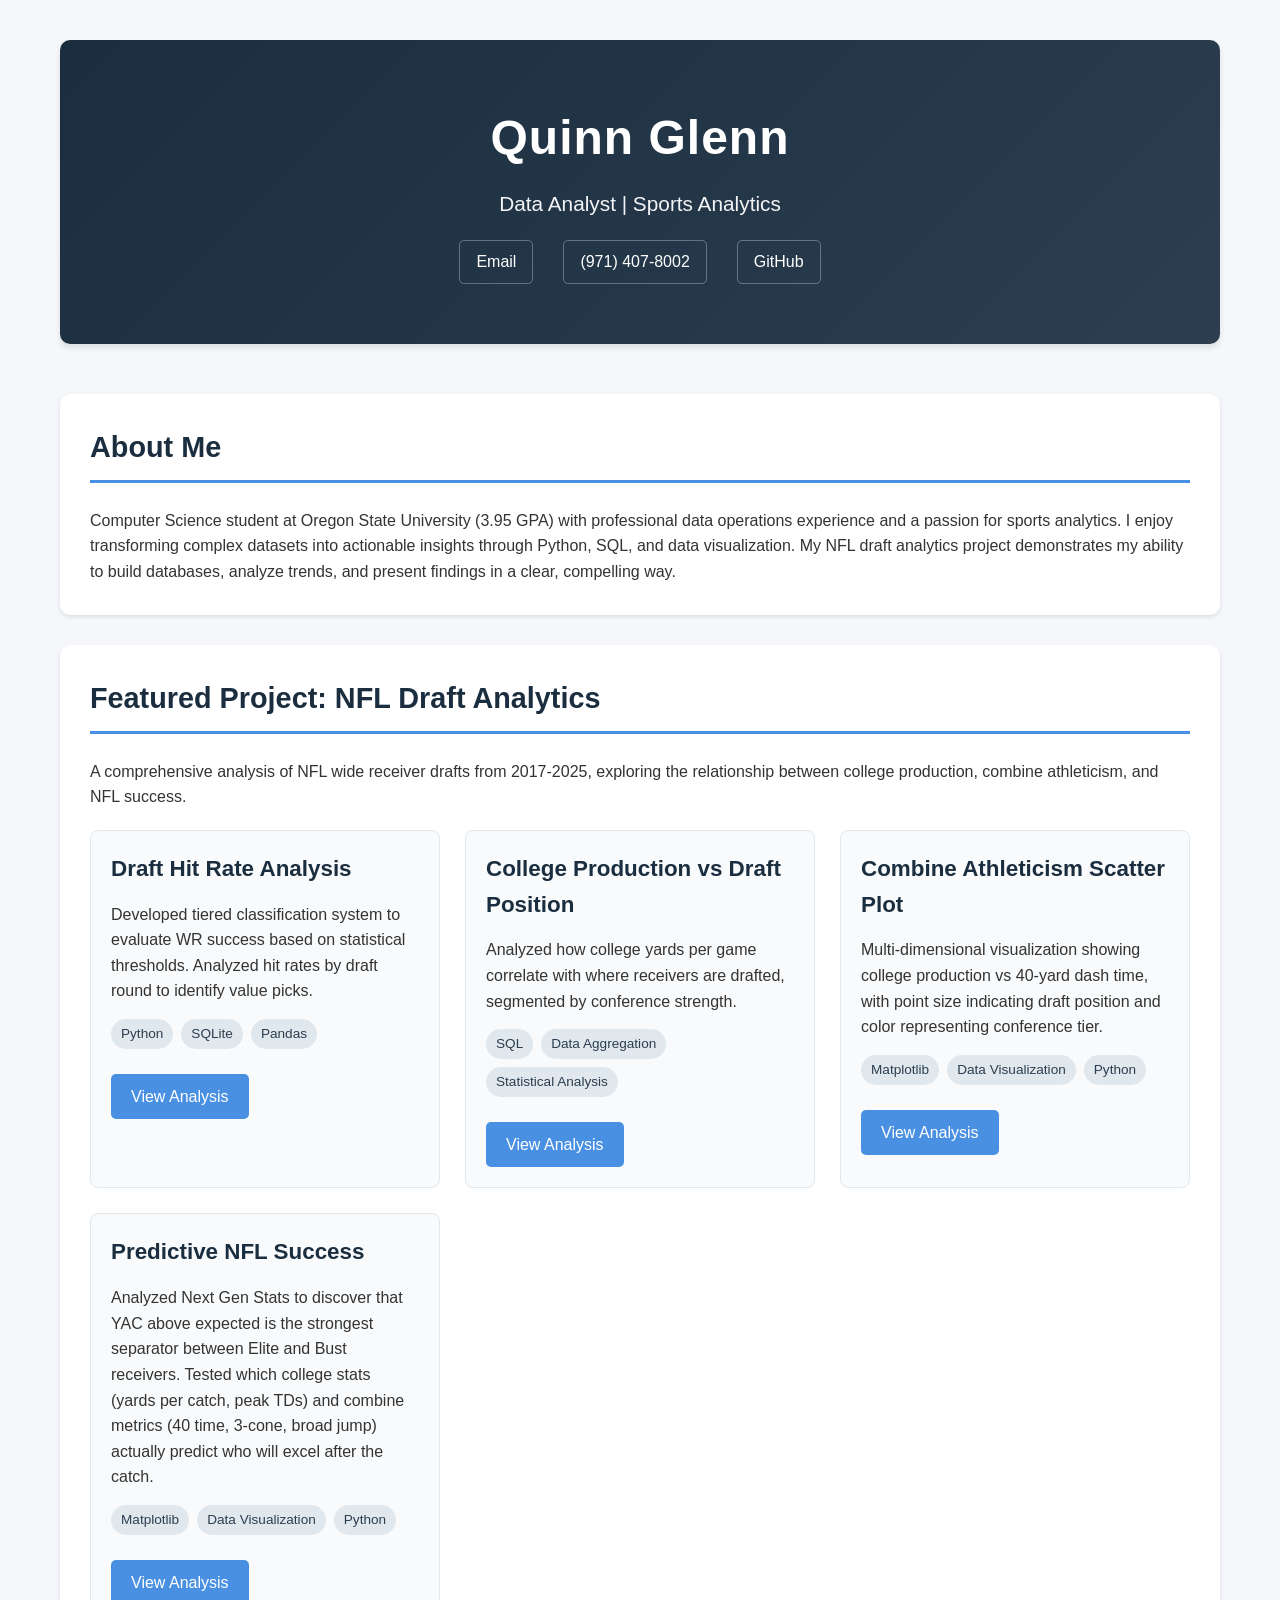
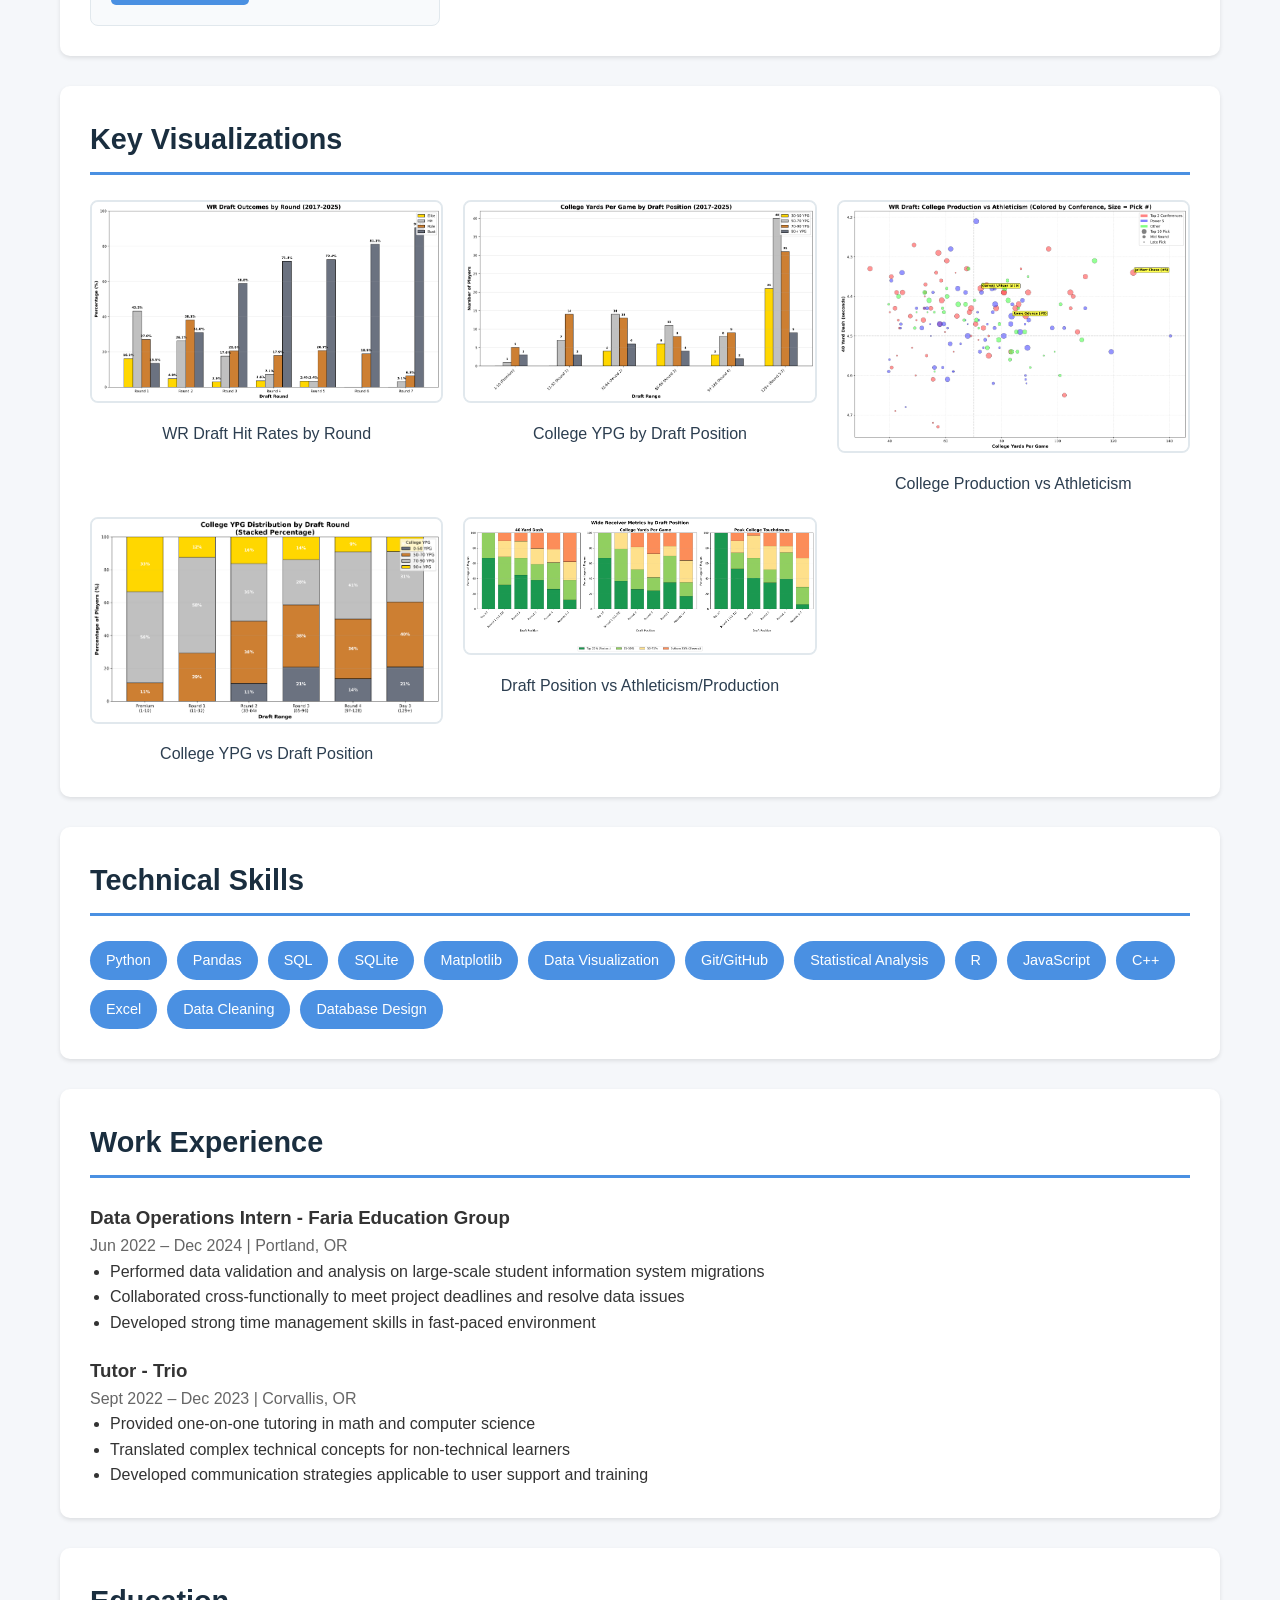
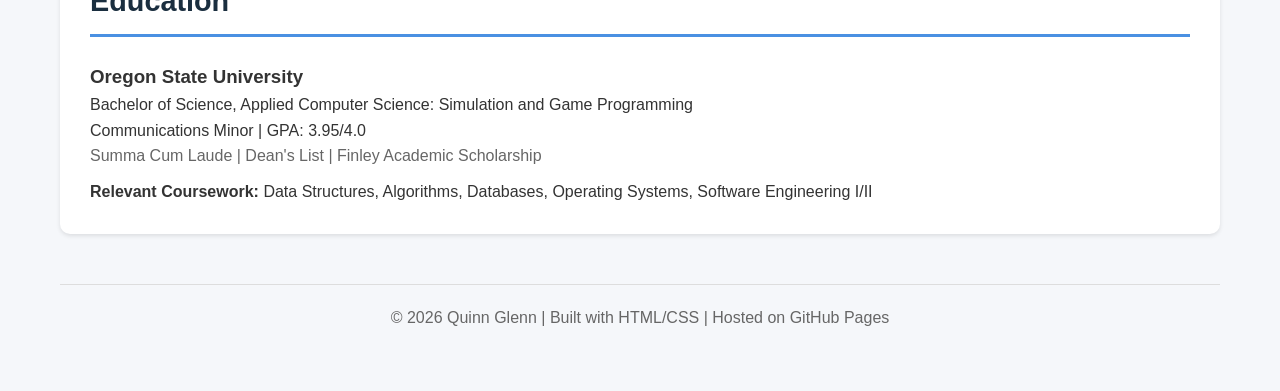
==== commit 8a488c46: "More Notebook 4, YAC Work" ====
--- a/docs/index.html
+++ b/docs/index.html
@@ -64,7 +64,7 @@
 
                 <div class="project-card">
                     <h3>Predictive NFL Success</h3>
-                    <p>Description in progress...</p>
+                    <p>Analyzed Next Gen Stats to discover that YAC above expected is the strongest separator between Elite and Bust receivers. Tested which college stats (yards per catch, peak TDs) and combine metrics (40 time, 3-cone, broad jump) actually predict who will excel after the catch.</p>
                     <div class="tech-tags">
                         <span class="tech-tag">Matplotlib</span>
                         <span class="tech-tag">Data Visualization</span>
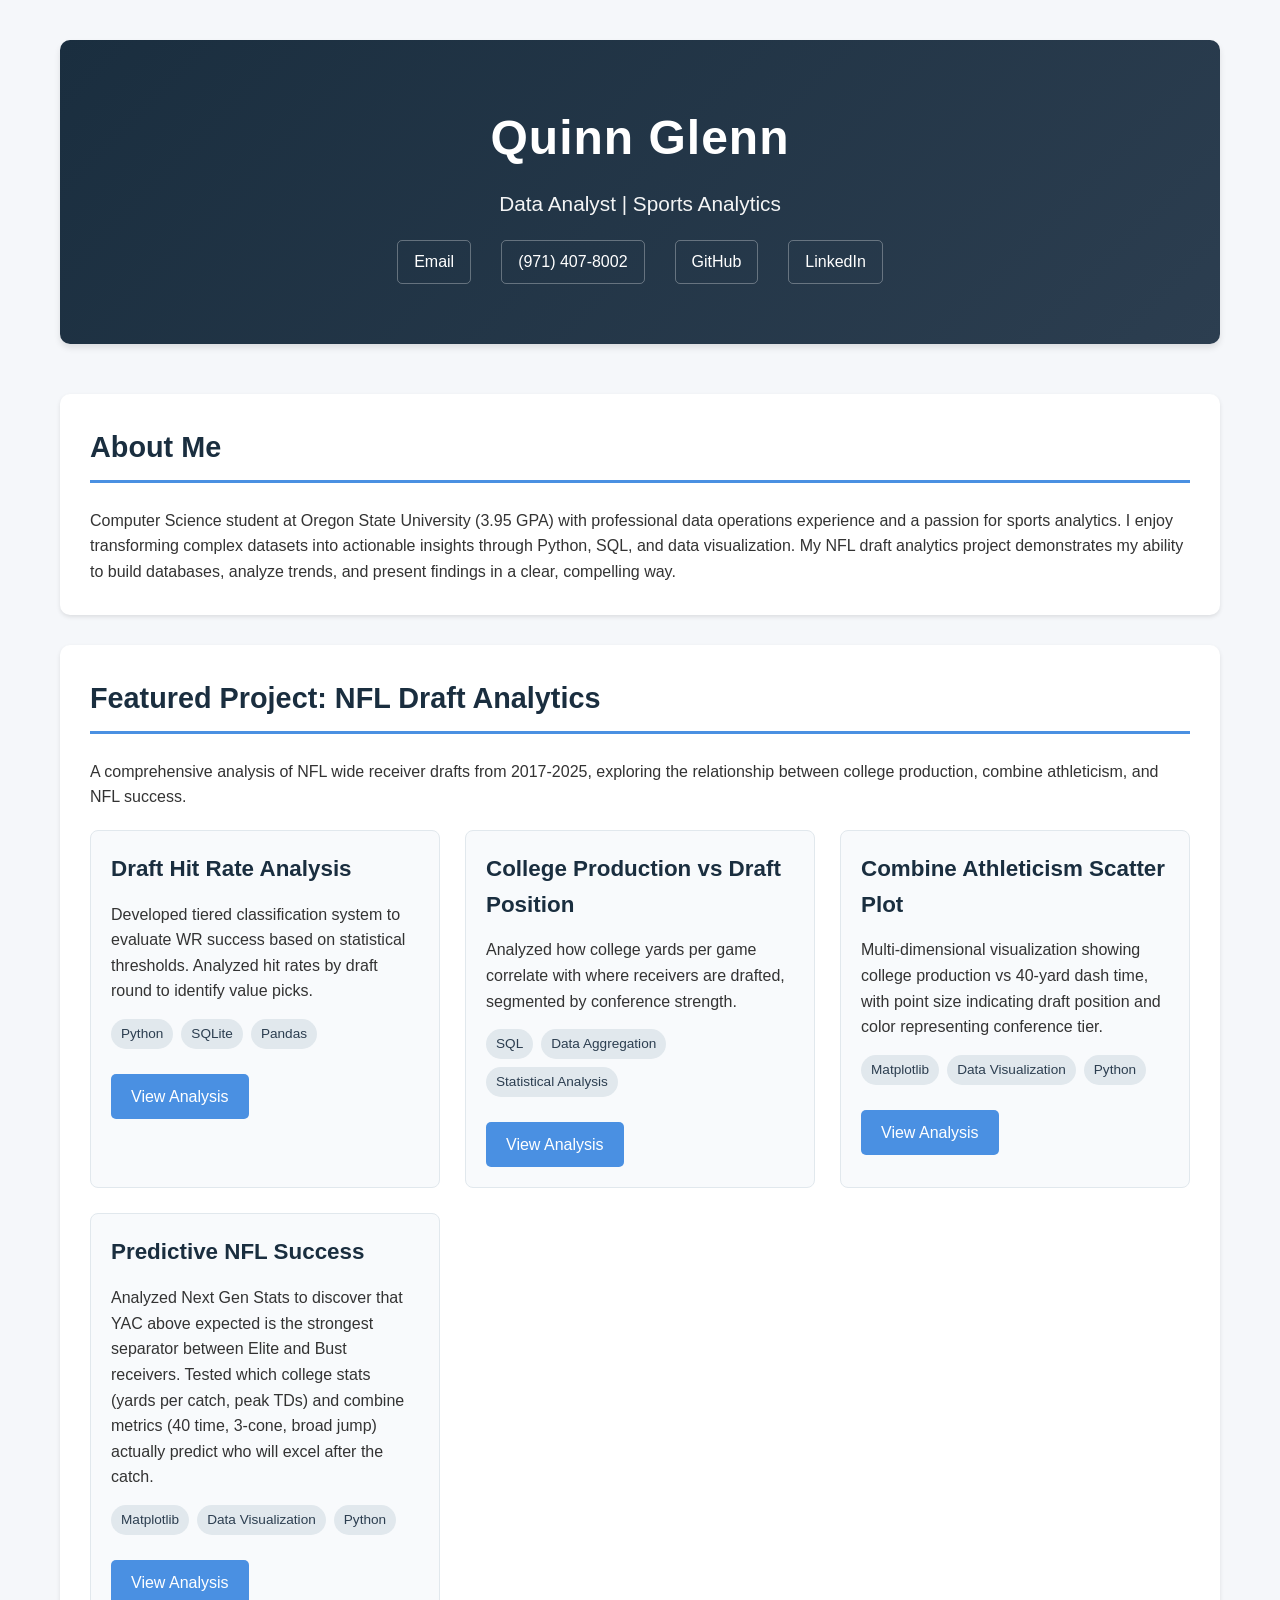
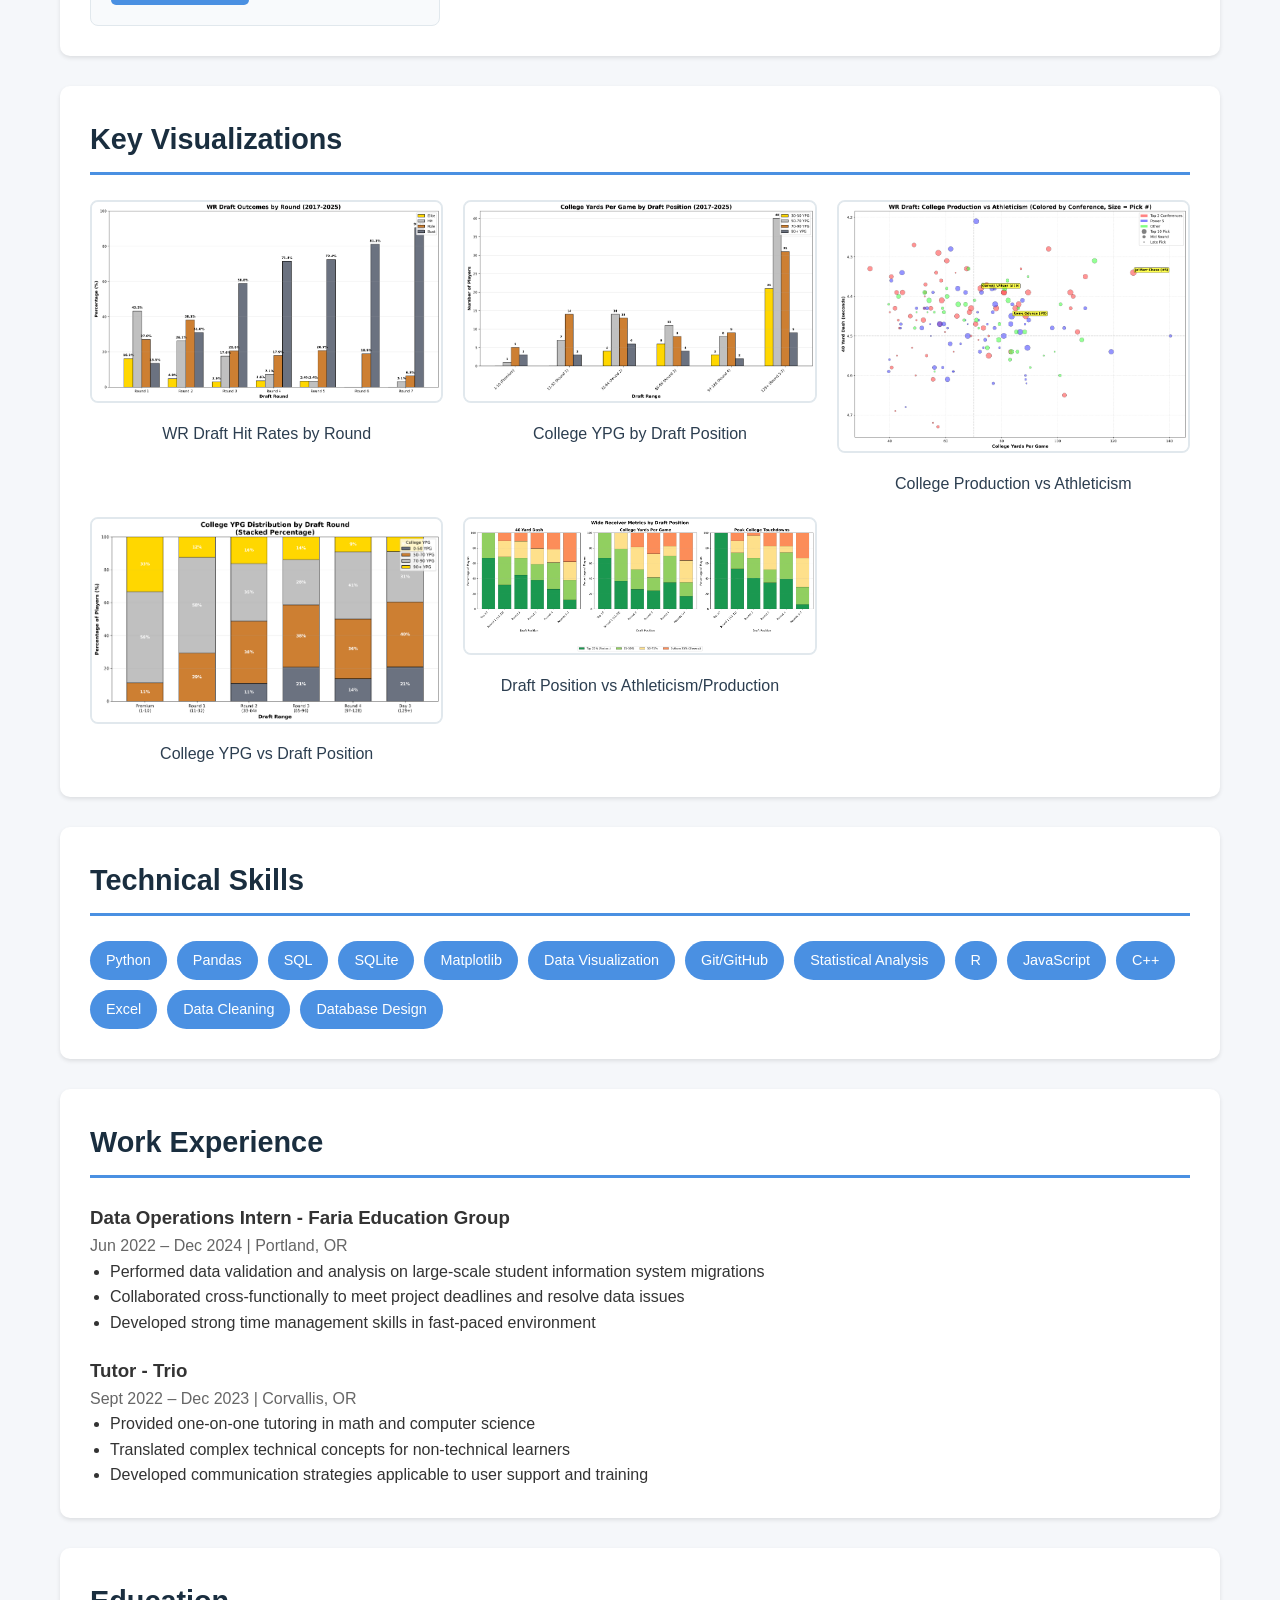
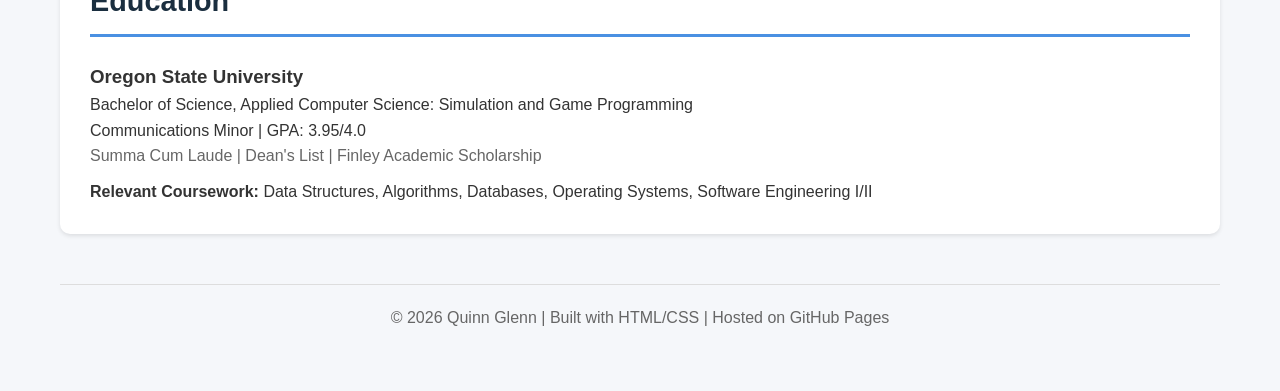
==== commit 5bafa1da: "Add LinkedIn to portfolio page" ====
--- a/docs/index.html
+++ b/docs/index.html
@@ -15,7 +15,7 @@
                 <a href="mailto:quinngglenn@gmail.com">Email</a>
                 <a href="tel:9714078002">(971) 407-8002</a>
                 <a href="https://github.com/QuinnG8" target="_blank">GitHub</a>
-                <!--<a href="https://quinng8.github.io/nfl-draft-analytics/" target="_blank">Portfolio</a>-->
+                <a href="https://www.linkedin.com/in/quinn-glenn-a10a11228/" target="_blank">LinkedIn</a>
             </div>
         </header>
 
